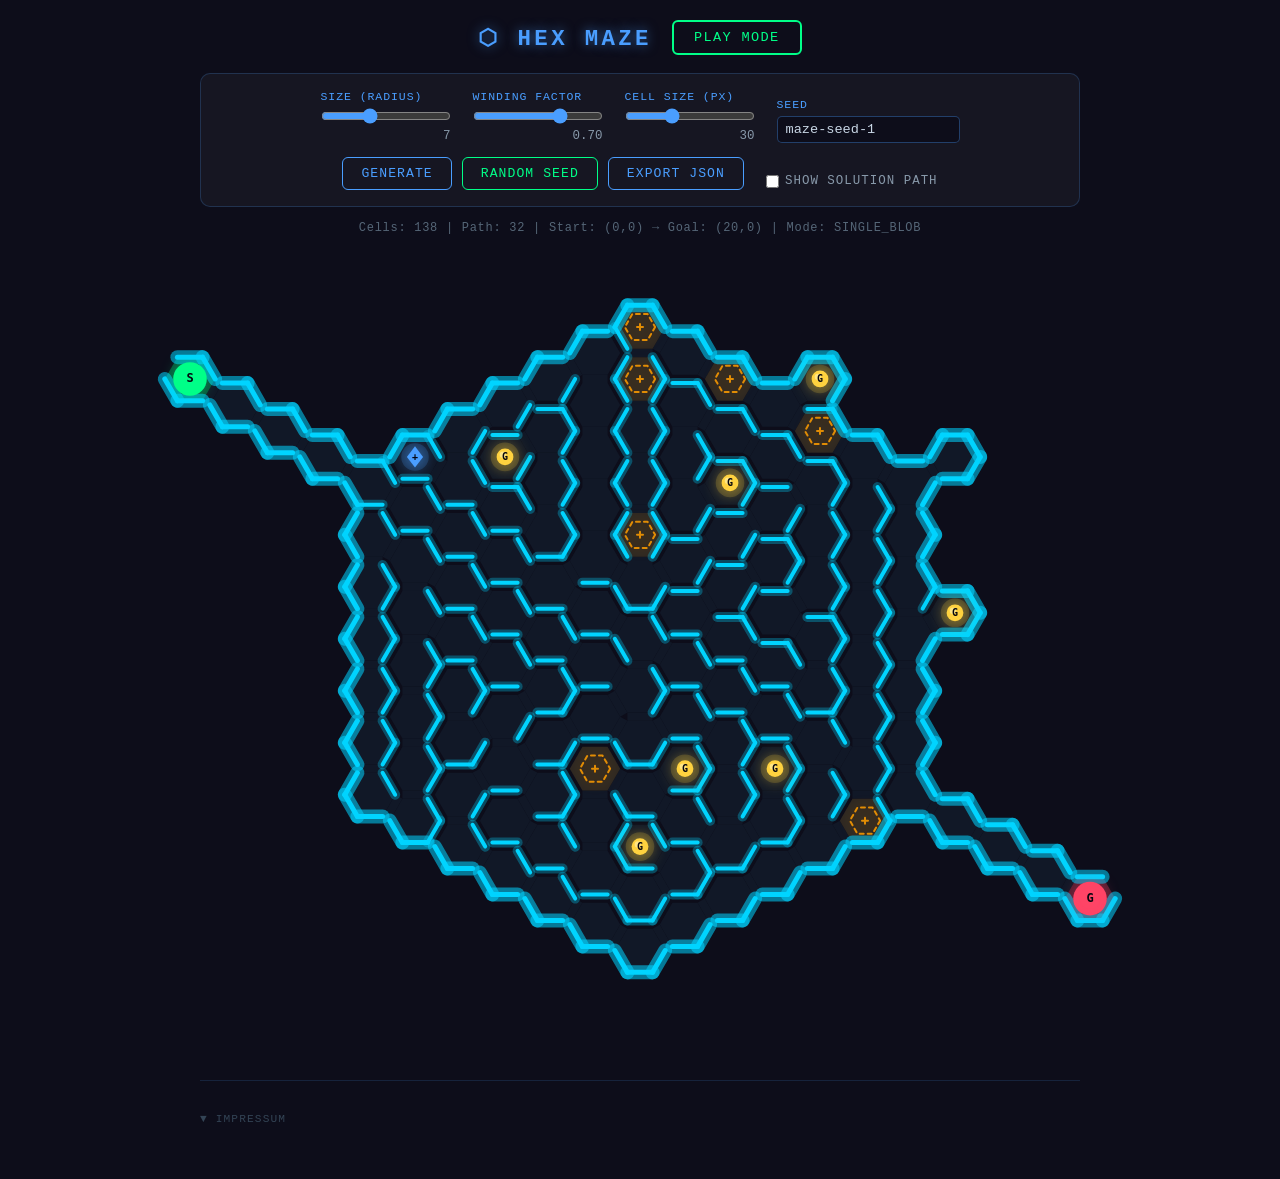
==== index.html @ 2d3d9966 "fix: wrap impressum event listener in DOMContentLoaded Wrap the 'impressum-toggle' click event liste" ====
<!DOCTYPE html>
<html lang="en">
<head>
  <meta charset="UTF-8">
  <meta name="viewport" content="width=device-width, initial-scale=1.0">
  <title>Hex Maze</title>
  <style>
    *, *::before, *::after { box-sizing: border-box; margin: 0; padding: 0; }

    body {
      background: #0d0d1a;
      color: #c8d6e5;
      font-family: 'Courier New', monospace;
      display: flex;
      flex-direction: column;
      align-items: center;
      min-height: 100vh;
      padding: 20px;
      overflow-x: hidden;
    }
    body.play-mode { padding: 10px; overflow: hidden; }

    /* ── Impressum ── */
    #impressum {
      width: 100%; max-width: 880px; margin-top: 48px;
      border-top: 1px solid rgba(74,158,255,0.15);
      padding-top: 28px; padding-bottom: 32px;
    }
    body.play-mode #impressum { display: none; }
    #impressum-toggle {
      background: none; border: none; color: #334455;
      font-family: inherit; font-size: 0.7rem; letter-spacing: 0.1em;
      text-transform: uppercase; cursor: pointer; padding: 0;
      transition: color 0.15s;
    }
    #impressum-toggle:hover { color: #4a9eff; box-shadow: none; background: none; }
    #impressum-body {
      display: none; margin-top: 20px;
      color: #556677; font-size: 0.72rem; line-height: 1.7;
    }
    #impressum-body.open { display: block; }
    #impressum-body h2 { font-size: 0.8rem; color: #4a9eff; letter-spacing: 0.12em; text-transform: uppercase; margin: 18px 0 6px; }
    #impressum-body h2:first-child { margin-top: 0; }
    #impressum-body p { margin-bottom: 8px; }
    #impressum-body a { color: #4a9eff; text-decoration: none; }
    #impressum-body a:hover { text-decoration: underline; }

    /* ── Header ── */
    #header {
      display: flex; align-items: center; gap: 20px;
      margin-bottom: 18px; flex-wrap: wrap; justify-content: center;
    }
    h1 { font-size: 1.4rem; letter-spacing: 0.15em; color: #4a9eff; text-shadow: 0 0 12px rgba(74,158,255,0.6); }

    /* ── Mode toggle button ── */
    #btn-mode {
      background: transparent; border: 2px solid #00ff88; color: #00ff88;
      border-radius: 6px; padding: 8px 20px; font-family: inherit; font-size: 0.85rem;
      letter-spacing: 0.1em; cursor: pointer; text-transform: uppercase;
      transition: background 0.15s, box-shadow 0.15s;
    }
    #btn-mode:hover { background: rgba(0,255,136,0.12); box-shadow: 0 0 14px rgba(0,255,136,0.4); }
    #btn-mode.active { background: rgba(0,255,136,0.18); box-shadow: 0 0 16px rgba(0,255,136,0.5); }

    /* ── Analysis controls ── */
    #controls {
      display: flex; flex-wrap: wrap; gap: 14px 22px; align-items: flex-end;
      justify-content: center; background: rgba(255,255,255,0.04);
      border: 1px solid rgba(74,158,255,0.2); border-radius: 10px;
      padding: 16px 22px; margin-bottom: 14px; max-width: 880px; width: 100%;
    }
    .control-group { display: flex; flex-direction: column; gap: 5px; min-width: 130px; }
    label { font-size: 0.72rem; letter-spacing: 0.08em; color: #4a9eff; text-transform: uppercase; }
    input[type="range"] { accent-color: #4a9eff; width: 100%; cursor: pointer; }
    input[type="text"] {
      background: #0d0d1a; border: 1px solid rgba(74,158,255,0.35); color: #c8d6e5;
      border-radius: 5px; padding: 5px 8px; font-family: inherit; font-size: 0.85rem; width: 100%;
    }
    .val-label { font-size: 0.78rem; color: #8899aa; text-align: right; }
    .btn-row { display: flex; gap: 10px; align-items: flex-end; }
    button {
      background: transparent; border: 1.5px solid #4a9eff; color: #4a9eff;
      border-radius: 6px; padding: 8px 18px; font-family: inherit; font-size: 0.82rem;
      letter-spacing: 0.08em; cursor: pointer; text-transform: uppercase;
      transition: background 0.15s, box-shadow 0.15s; white-space: nowrap;
    }
    button:hover { background: rgba(74,158,255,0.15); box-shadow: 0 0 12px rgba(74,158,255,0.35); }
    button.accent { border-color: #00ff88; color: #00ff88; }
    button.accent:hover { background: rgba(0,255,136,0.12); box-shadow: 0 0 12px rgba(0,255,136,0.35); }
    button.primary { border-color: #ffd23f; color: #ffd23f; font-size: 0.95rem; padding: 10px 28px; }
    button.primary:hover { background: rgba(255,210,63,0.12); box-shadow: 0 0 16px rgba(255,210,63,0.4); }
    #show-path-label, #assist-label {
      display: flex; align-items: center; gap: 6px;
      font-size: 0.78rem; color: #8899aa; cursor: pointer; padding-bottom: 2px;
    }
    #stats { font-size: 0.75rem; color: #556677; margin-bottom: 10px; letter-spacing: 0.06em; }

    /* ── Play mode bar ── */
    #play-bar {
      display: none; align-items: center; gap: 18px; margin-bottom: 12px;
      font-size: 0.78rem; color: #556677; letter-spacing: 0.06em;
    }
    #play-bar.visible { display: flex; flex-wrap: wrap; justify-content: center; }

    /* ── Canvas wrapper ── */
    #canvas-wrap { position: relative; display: inline-block; overflow: auto; max-width: 100%; }
    body.play-mode #canvas-wrap { overflow: hidden; width: 100%; }
    canvas { display: block; }

    /* ── HUD ── */
    #hud {
      display: none; position: absolute; top: 12px; left: 12px;
      background: rgba(6,6,15,0.82); border: 1px solid rgba(0,212,255,0.25);
      border-radius: 8px; padding: 10px 16px; pointer-events: none;
      font-size: 0.78rem; line-height: 1.85; letter-spacing: 0.06em;
    }
    #hud.visible { display: block; }
    .hud-row { display: flex; justify-content: space-between; gap: 18px; }
    .hud-label { color: #4a9eff; }
    .hud-value { color: #c8d6e5; font-weight: bold; }
    .hud-value.gold { color: #ffd23f; }

    @keyframes hud-flash {
      0%   { color: #ffd23f; text-shadow: 0 0 14px #ffd23f; transform: scale(1.35); }
      100% { color: #c8d6e5; text-shadow: none; transform: scale(1); }
    }
    .hud-flash { animation: hud-flash 0.65s ease-out; }

    /* ── Controls hint ── */
    #controls-hint {
      display: none; position: absolute; bottom: 12px; right: 12px;
      background: rgba(6,6,15,0.72); border: 1px solid rgba(74,158,255,0.15);
      border-radius: 6px; padding: 8px 12px; font-size: 0.66rem; color: #445566;
      line-height: 1.6; pointer-events: none;
    }
    #controls-hint.visible { display: block; }

    /* ── Shared overlay base ── */
    .game-overlay {
      display: none; position: absolute; inset: 0;
      background: rgba(6,6,15,0.92);
      backdrop-filter: blur(4px);
      flex-direction: column; align-items: center; justify-content: flex-start;
      gap: 0; padding: 10px 14px; z-index: 10; text-align: center;
      overflow: hidden;
    }
    .game-overlay.visible { display: flex; }

    /* Scrollable content region — grows to fill, scrolls if needed */
    .overlay-body {
      flex: 1 1 auto; min-height: 0;
      overflow-y: auto; -webkit-overflow-scrolling: touch;
      display: flex; flex-direction: column; align-items: center; gap: 7px;
      width: 100%; padding: 0 2px 6px;
    }
    .overlay-body::-webkit-scrollbar { width: 3px; }
    .overlay-body::-webkit-scrollbar-track { background: transparent; }
    .overlay-body::-webkit-scrollbar-thumb { background: rgba(74,158,255,0.25); border-radius: 2px; }

    /* Sticky action buttons — always visible below the scroll area */
    .game-overlay > button { flex-shrink: 0; margin-top: 8px; }
    .game-overlay > button + button { margin-top: 4px; }

    .overlay-title {
      flex-shrink: 0;
      font-size: 1.15rem; letter-spacing: 0.14em; text-transform: uppercase;
      color: #4a9eff; text-shadow: 0 0 16px rgba(74,158,255,0.6);
      padding: 4px 0 8px;
    }
    .overlay-section {
      background: rgba(255,255,255,0.04); border: 1px solid rgba(74,158,255,0.18);
      border-radius: 8px; padding: 7px 12px; max-width: 420px; width: 100%;
      font-size: 0.78rem; line-height: 1.55;
    }
    .overlay-kv { display: flex; justify-content: space-between; gap: 16px; }
    .overlay-kv .key   { color: #4a9eff; }
    .overlay-kv .value { color: #c8d6e5; font-weight: bold; }
    .overlay-kv .value.gold { color: #ffd23f; }
    .overlay-kv .value.green { color: #00ff88; }
    .overlay-kv .value.red   { color: #ff4466; }

    /* New mechanic banner */
    #pre-new-mechanic {
      border: 1px solid rgba(255,210,50,0.4); border-radius: 8px;
      padding: 7px 12px; max-width: 420px; width: 100%;
      background: rgba(255,210,50,0.06);
    }
    .new-tag {
      font-size: 0.60rem; letter-spacing: 0.15em; text-transform: uppercase;
      color: #ffd23f; border: 1px solid #ffd23f; border-radius: 3px;
      padding: 1px 5px; display: inline-block; margin-bottom: 4px;
    }
    #pre-mechanic-name { font-size: 0.88rem; color: #ffd23f; display: block; margin-bottom: 2px; }
    #pre-mechanic-desc { font-size: 0.74rem; color: #aabbcc; line-height: 1.45; }

    /* Peek options */
    .peek-options {
      display: flex; gap: 10px; align-items: flex-start; flex-wrap: wrap;
      justify-content: center; font-size: 0.78rem;
    }
    .peek-radio-group { display: flex; gap: 8px; flex-wrap: wrap; justify-content: center; }
    .peek-radio-group label {
      display: flex; align-items: center; gap: 5px;
      color: #8899aa; cursor: pointer; font-size: 0.78rem;
      text-transform: none; letter-spacing: 0;
    }
    .peek-radio-group input { accent-color: #ffd23f; cursor: pointer; }
    .peek-hint { font-size: 0.68rem; color: #445566; margin-top: 3px; }

    /* Active mechanics chip list */
    #pre-active-mechanics { font-size: 0.72rem; color: #556677; }
    #pre-mechanics-list   { color: #4a9eff; }

    /* Post-run score breakdown */
    .score-divider { border: none; border-top: 1px solid rgba(74,158,255,0.15); width: 100%; margin: 4px 0; }

    /* ── Phase timer (centred, large) ── */
    #phase-timer {
      display: none; position: absolute; top: 14px; left: 50%;
      transform: translateX(-50%);
      background: rgba(6,6,15,0.85); border: 1px solid rgba(0,212,255,0.30);
      border-radius: 10px; padding: 6px 22px; text-align: center;
      pointer-events: none; z-index: 5;
    }
    #phase-timer-label {
      font-size: 0.62rem; letter-spacing: 0.18em; color: #4a9eff; text-transform: uppercase;
    }
    #phase-timer-value {
      font-size: 2.2rem; font-weight: bold; color: #c8d6e5; letter-spacing: 0.05em;
      line-height: 1.1;
    }
    #phase-timer-value::after { content: 's'; font-size: 1rem; color: #556677; margin-left: 2px; }

    @keyframes timer-shake {
      0%,100% { transform: translateX(-50%); }
      20%     { transform: translateX(calc(-50% - 7px)) rotate(-1.5deg); }
      40%     { transform: translateX(calc(-50% + 7px)) rotate(1.5deg); }
      60%     { transform: translateX(calc(-50% - 5px)) rotate(-1deg); }
      80%     { transform: translateX(calc(-50% + 5px)) rotate(1deg); }
    }
    #phase-timer.timer-warning {
      border-color: rgba(255,68,102,0.55);
      animation: timer-shake 0.38s infinite;
    }
    #phase-timer.timer-warning #phase-timer-label,
    #phase-timer.timer-warning #phase-timer-value { color: #ff4466; }

    /* ── Build panel ── */
    #build-panel {
      display: none; position: absolute; z-index: 20;
      background: rgba(6,6,15,0.95); border: 1px solid rgba(136,68,255,0.50);
      border-radius: 8px; padding: 12px 16px; min-width: 160px;
      font-size: 0.78rem; text-align: center;
    }
    #build-panel-title { color: #8844ff; letter-spacing: 0.1em; text-transform: uppercase;
      font-size: 0.68rem; margin-bottom: 8px; }
    #build-currency-display { color: #ffd23f; margin-bottom: 10px; font-weight: bold; }
    #btn-place-blockade {
      border-color: #8844ff; color: #c8a0ff; width: 100%; margin-bottom: 6px;
    }
    #btn-place-blockade:disabled { opacity: 0.35; cursor: not-allowed; }
    #btn-close-build { border-color: #334455; color: #556677; width: 100%; font-size: 0.72rem; }

    /* ── Build rejected message ── */
    #build-message {
      position: absolute; bottom: 60px; left: 50%; transform: translateX(-50%);
      background: rgba(255,68,102,0.15); border: 1px solid rgba(255,68,102,0.40);
      border-radius: 6px; padding: 6px 16px; font-size: 0.76rem; color: #ff4466;
      pointer-events: none; opacity: 0; transition: opacity 0.3s; z-index: 15;
      white-space: nowrap;
    }

    /* ── Generosity factor selector ── */
    #pre-generosity-section { font-size: 0.80rem; }
    .gen-radio-group { display: flex; gap: 10px; justify-content: center; flex-wrap: wrap; }
    .gen-radio-group label {
      display: flex; align-items: center; gap: 5px;
      color: #8899aa; cursor: pointer; font-size: 0.80rem;
      text-transform: none; letter-spacing: 0;
    }
    .gen-radio-group input { accent-color: #8844ff; cursor: pointer; }

    /* ── Phase-B icon banner ── */
    #phase-icon-banner {
      position: absolute; top: 56px; left: 50%; transform: translateX(-50%);
      background: rgba(255,210,63,0.10); border: 1px solid rgba(255,210,63,0.45);
      border-radius: 10px; padding: 8px 18px; font-size: 0.82rem; color: #ffd23f;
      pointer-events: none; z-index: 6; letter-spacing: 0.05em; white-space: nowrap;
      display: flex; align-items: center; gap: 5px;
      opacity: 0; visibility: hidden; transition: opacity 0.35s, visibility 0.35s;
    }
    #phase-icon-banner.visible { opacity: 1; visibility: visible; }
    .banner-icon { display: inline-flex; align-items: center; vertical-align: middle; }
    .banner-icon svg { width: 18px; height: 18px; }

    /* ── HUD shake (insufficient funds) ── */
    @keyframes hud-shake {
      0%,100% { transform: scale(1); }
      15% { transform: translateX(-5px) scale(1.15); color: #ff4466; }
      30% { transform: translateX(5px)  scale(1.15); color: #ff4466; }
      50% { transform: translateX(-3px) scale(1.08); color: #ff4466; }
      70% { transform: translateX(3px)  scale(1.05); color: #ff6680; }
    }
    .hud-shake { animation: hud-shake 0.45s ease-out; }

    /* ── Build action hint ── */
    #build-hint {
      display: none; position: absolute; z-index: 8;
      pointer-events: none; text-align: center;
    }
    #build-hint.visible { display: block; }
    .build-hint-inner { animation: hint-bounce 0.75s ease-in-out infinite alternate; }
    .build-hint-label {
      background: rgba(136,68,255,0.88); border: 1px solid rgba(200,160,255,0.55);
      border-radius: 8px; padding: 5px 11px; font-size: 0.76rem;
      color: #c8a0ff; letter-spacing: 0.08em; white-space: nowrap;
    }
    .build-hint-arrow { font-size: 1.1rem; color: #c8a0ff; line-height: 1.2; }
    @keyframes hint-bounce {
      from { transform: translateY(0px); }
      to   { transform: translateY(-7px); }
    }
  </style>
</head>
<body>
  <div id="header">
    <h1>⬡ HEX MAZE</h1>
    <button id="btn-mode">Play Mode</button>
  </div>

  <!-- Analysis Mode controls -->
  <div id="controls">
    <div class="control-group">
      <label>Size (radius)</label>
      <input type="range" id="radius" min="3" max="14" value="7" step="1">
      <span class="val-label" id="radius-val">7</span>
    </div>
    <div class="control-group">
      <label>Winding Factor</label>
      <input type="range" id="winding" min="0" max="1" value="0.7" step="0.05">
      <span class="val-label" id="winding-val">0.70</span>
    </div>
    <div class="control-group">
      <label>Cell Size (px)</label>
      <input type="range" id="cellsize" min="16" max="56" value="30" step="2">
      <span class="val-label" id="cellsize-val">30</span>
    </div>
    <div class="control-group" style="min-width:160px">
      <label>Seed</label>
      <input type="text" id="seed" value="maze-seed-1" placeholder="any string">
    </div>
    <div class="btn-row">
      <button id="btn-generate">Generate</button>
      <button id="btn-random" class="accent">Random Seed</button>
      <button id="btn-export">Export JSON</button>
    </div>
    <label id="show-path-label">
      <input type="checkbox" id="show-path"> Show Solution Path
    </label>
  </div>

  <!-- Play Mode bar -->
  <div id="play-bar">
    <label id="assist-label">
      <input type="checkbox" id="show-assist" checked> Movement Assist
    </label>
    <span style="color:#334455">Q W E / A S D or Arrows to move · Click/tap to steer</span>
  </div>

  <div id="stats"></div>

  <div id="canvas-wrap">
    <canvas id="maze-canvas"></canvas>

    <!-- HUD overlay -->
    <div id="hud">
      <div class="hud-row">
        <span class="hud-label">LEVEL</span>
        <span class="hud-value" id="hud-level">1</span>
      </div>
      <div class="hud-row">
        <span class="hud-label">DIFFICULTY</span>
        <span class="hud-value gold" id="hud-difficulty">—</span>
      </div>
      <div class="hud-row">
        <span class="hud-label">SIGHT</span>
        <span class="hud-value" id="hud-sight">∞</span>
      </div>
      <div class="hud-row" id="hud-phase-row" style="display:none">
        <span class="hud-label">PHASE</span>
        <span class="hud-value" id="hud-phase">—</span>
      </div>
      <div class="hud-row" id="hud-currency-row" style="display:none">
        <span class="hud-label">GOLD ⬡</span>
        <span class="hud-value gold" id="hud-currency">0</span>
      </div>
      <div class="hud-row" id="hud-peek-row" style="display:none">
        <span class="hud-label">PEEK</span>
        <span class="hud-value gold" id="hud-peek">—</span>
      </div>
      <div class="hud-row">
        <span class="hud-label">SCORE</span>
        <span class="hud-value gold" id="hud-total-score">0</span>
      </div>
    </div>

    <!-- Controls hint -->
    <div id="controls-hint">
      Q&nbsp;W&nbsp;E<br>
      A&nbsp;S&nbsp;D<br>
      or Arrows
    </div>

    <!-- Central phase timer -->
    <div id="phase-timer">
      <div id="phase-timer-label">SETUP</div>
      <div id="phase-timer-value">0.0</div>
    </div>

    <!-- Build panel (floats near clicked cell) -->
    <div id="build-panel">
      <div id="build-panel-title">Build Spot</div>
      <div id="build-currency-display">Currency: 0</div>
      <button id="btn-place-blockade">Blockade (cost: 1)</button>
      <button id="btn-close-build">Cancel</button>
    </div>

    <!-- Placement-rejected message -->
    <div id="build-message"></div>

    <!-- Phase-B icon banner -->
    <div id="phase-icon-banner"></div>

    <!-- Tap-and-Hold build hint (contextual tutorial) -->
    <div id="build-hint">
      <div class="build-hint-inner">
        <div class="build-hint-label">Tap &amp; Hold to Build!</div>
        <div class="build-hint-arrow">↓</div>
      </div>
    </div>

    <!-- ── Pre-Run Overlay ─────────────────────────────────────────────────── -->
    <div id="pre-run-overlay" class="game-overlay">
      <div class="overlay-title">Level <span id="pre-level-num">1</span></div>

      <!-- Scrollable body — everything except the CTA button -->
      <div class="overlay-body">

        <!-- New mechanic banner (hidden when no new mechanic) -->
        <div id="pre-new-mechanic">
          <span class="new-tag">New Mechanic</span>
          <span id="pre-mechanic-name"></span>
          <span id="pre-mechanic-desc"></span>
        </div>

        <!-- Phase explanation (level 4+) -->
        <div id="pre-phases-section" class="overlay-section" style="display:none">
          <div style="color:#4a9eff; font-size:0.72rem; letter-spacing:0.12em; text-transform:uppercase; margin-bottom:5px">Spielphasen</div>
          <div style="font-size:0.76rem; line-height:1.6; text-align:left;">
            <span style="color:#4a9eff; font-weight:bold">A — Erkunden:</span>
            <span style="color:#8899aa"> Finde das Ziel ⬡. Sammle Gold-Münzen (</span><span style="color:#ffd23f">G</span><span style="color:#8899aa">) ein.</span><br>
            <span style="color:#ffd23f; font-weight:bold">B — Bauen:</span>
            <span style="color:#8899aa"> Am Ziel angekommen: baue Hindernisse mit Gold.</span><br>
            <span style="color:#ff4466; font-weight:bold">C — Angriff:</span>
            <span style="color:#8899aa"> Der Nemesis rennt! Blockiere seinen Weg.</span>
          </div>
        </div>

        <!-- Active mechanics -->
        <div id="pre-active-mechanics" class="overlay-section" style="display:none; text-align:center">
          Active: <span id="pre-mechanics-list"></span>
        </div>

        <!-- Stats -->
        <div class="overlay-section">
          <div class="overlay-kv">
            <span class="key">Difficulty Score</span>
            <span class="value gold" id="pre-difficulty">—</span>
          </div>
          <div class="overlay-kv">
            <span class="key">Sight Range</span>
            <span class="value" id="pre-sight-range">Full</span>
          </div>
        </div>

        <!-- Peek options -->
        <div class="overlay-section">
          <div style="color:#4a9eff; font-size:0.72rem; letter-spacing:0.1em; text-transform:uppercase; margin-bottom:6px">
            Peek Duration
          </div>
          <div class="peek-options">
            <div>
              <div class="peek-radio-group">
                <label><input type="radio" name="peek-duration" value="2" checked> 2 s&nbsp;<small style="color:#556677">(1.0×)</small></label>
                <label><input type="radio" name="peek-duration" value="1"> 1 s&nbsp;<small style="color:#ffd23f">(1.5×)</small></label>
                <label><input type="radio" name="peek-duration" value="0"> 0 s&nbsp;<small style="color:#ff4466">(2.0×)</small></label>
              </div>
              <div class="peek-hint">Shorter peek = higher score multiplier</div>
            </div>
            <label style="display:flex; align-items:center; gap:6px; color:#8899aa; cursor:pointer; font-size:0.78rem">
              <input type="checkbox" id="peek-hide-path" style="accent-color:#ffd23f; cursor:pointer">
              Hide path&nbsp;<small style="color:#ffd23f">(+20)</small>
            </label>
          </div>
        </div>

        <!-- Generosity factor (level 4+ only) -->
        <div id="pre-generosity-section" class="overlay-section" style="display:none">
          <div style="color:#8844ff; font-size:0.72rem; letter-spacing:0.1em; text-transform:uppercase; margin-bottom:6px">
            Setup Timer Generosity
          </div>
          <div class="gen-radio-group">
            <label><input type="radio" name="generosity" value="4" checked> 4× &nbsp;<small style="color:#556677">(Easy, 1.0×)</small></label>
            <label><input type="radio" name="generosity" value="2"> 2× &nbsp;<small style="color:#ffd23f">(Hard, 1.5×)</small></label>
            <label><input type="radio" name="generosity" value="1"> 1× &nbsp;<small style="color:#ff4466">(Brutal, 2.5×)</small></label>
          </div>
          <div class="peek-hint">Less time = higher score multiplier</div>
        </div>

      </div><!-- /.overlay-body -->

      <!-- Sticky CTA — always visible -->
      <button class="primary" id="btn-start-run">Start Run</button>
    </div>

    <!-- ── Post-Run Overlay ────────────────────────────────────────────────── -->
    <div id="post-run-overlay" class="game-overlay">
      <div class="overlay-title" id="post-run-title" style="color:#00ff88; text-shadow:0 0 16px rgba(0,255,136,0.6)">
        Level Complete
      </div>

      <!-- Scrollable body -->
      <div class="overlay-body">
        <!-- Dynamic score rows -->
        <div class="overlay-section">
          <div id="post-score-rows"></div>
        </div>

        <div class="overlay-section">
          <div class="overlay-kv">
            <span class="key">Total Score</span>
            <span class="value gold" id="post-total-score">0</span>
          </div>
        </div>
      </div><!-- /.overlay-body -->

      <!-- Sticky CTAs — always visible -->
      <button class="primary accent" id="btn-next-level">Next Level →</button>
      <button class="primary" id="btn-retry" style="display:none; border-color:#ff4466; color:#ff4466">↺ Retry Level</button>
    </div>
  </div>

  <script src="hex-math.js"></script>
  <script src="random.js"></script>
  <script src="hex-cell.js"></script>
  <script src="hex-grid-generator.js"></script>
  <script src="hex-renderer.js"></script>
  <script src="player.js"></script>
  <script src="nemesis.js"></script>
  <script src="game-loop.js"></script>
  <script>
    // ── State ──────────────────────────────────────────────────────────────────
    const canvas = document.getElementById('maze-canvas');
    let analysisGrid     = null;
    let analysisRenderer = null;
    let gameLoop         = null;
    let currentMode      = 'analysis';

    // ── Analysis Mode ──────────────────────────────────────────────────────────
    function getAnalysisParams() {
      return {
        radius:        parseInt(document.getElementById('radius').value, 10),
        windingFactor: parseFloat(document.getElementById('winding').value),
        seed:          document.getElementById('seed').value || 'maze',
        cellSize:      parseInt(document.getElementById('cellsize').value, 10),
        showPath:      document.getElementById('show-path').checked,
      };
    }

    function generateAnalysis() {
      const p   = getAnalysisParams();
      const gen = new HexGridGenerator({
        radius: p.radius, windingFactor: p.windingFactor, seed: p.seed,
        offsetQ: 0, topologyMode: 'SINGLE_BLOB',
      });
      analysisGrid = gen.generate();

      // Analysis renderer: fog disabled so everything is fully visible
      analysisRenderer = new HexRenderer(canvas, {
        cellSize: p.cellSize, showPath: p.showPath, fogMode: false,
      });
      const path = analysisGrid.findPath(analysisGrid.startCell.key, analysisGrid.goalCell.key);
      analysisRenderer.setPath(path);
      analysisRenderer.render(analysisGrid);

      const s = analysisGrid.startCell, g = analysisGrid.goalCell;
      document.getElementById('stats').textContent =
        `Cells: ${analysisGrid.cells.size}  |  Path: ${path.length}  |  ` +
        `Start: (${s.q},${s.r})  →  Goal: (${g.q},${g.r})  |  ` +
        `Mode: ${analysisGrid.topologyMode}`;
    }

    // ── Mode switching ─────────────────────────────────────────────────────────
    function enterPlayMode() {
      currentMode = 'play';
      document.body.classList.add('play-mode');
      document.getElementById('btn-mode').textContent = 'Analysis Mode';
      document.getElementById('btn-mode').classList.add('active');
      document.getElementById('controls').style.display = 'none';
      document.getElementById('stats').style.display    = 'none';
      document.getElementById('play-bar').classList.add('visible');
      document.getElementById('hud').classList.add('visible');
      document.getElementById('controls-hint').classList.add('visible');

      gameLoop = new GameLoop(canvas);
      gameLoop.setShowMovementAssist(document.getElementById('show-assist').checked);
      gameLoop.start();
    }

    function enterAnalysisMode() {
      currentMode = 'analysis';
      document.body.classList.remove('play-mode');
      document.getElementById('btn-mode').textContent = 'Play Mode';
      document.getElementById('btn-mode').classList.remove('active');
      document.getElementById('controls').style.display = '';
      document.getElementById('stats').style.display    = '';
      document.getElementById('play-bar').classList.remove('visible');
      document.getElementById('hud').classList.remove('visible');
      document.getElementById('controls-hint').classList.remove('visible');

      // Hide any lingering overlays
      document.getElementById('pre-run-overlay').style.display  = 'none';
      document.getElementById('post-run-overlay').style.display = 'none';
      document.getElementById('build-panel').style.display      = 'none';
      document.getElementById('phase-timer').style.display      = 'none';

      if (gameLoop) { gameLoop.stop(); gameLoop = null; }
      generateAnalysis();
    }

    // ── Event wiring ───────────────────────────────────────────────────────────
    document.getElementById('btn-mode').addEventListener('click', () => {
      if (currentMode === 'analysis') enterPlayMode(); else enterAnalysisMode();
    });

    ['radius','winding','cellsize'].forEach(id => {
      const el  = document.getElementById(id);
      const lbl = document.getElementById(id + '-val');
      el.addEventListener('input', () => {
        lbl.textContent = id === 'winding' ? parseFloat(el.value).toFixed(2) : el.value;
      });
    });

    document.getElementById('btn-generate').addEventListener('click', generateAnalysis);
    document.getElementById('btn-random').addEventListener('click', () => {
      document.getElementById('seed').value = Math.random().toString(36).slice(2, 10);
      generateAnalysis();
    });
    document.getElementById('show-path').addEventListener('change', () => {
      if (!analysisGrid || !analysisRenderer) return;
      analysisRenderer.showPath = document.getElementById('show-path').checked;
      analysisRenderer.render(analysisGrid);
    });
    document.getElementById('btn-export').addEventListener('click', () => {
      if (!analysisGrid) return;
      const data = JSON.stringify(analysisGrid.toJSON(), null, 2);
      const blob = new Blob([data], { type: 'application/json' });
      const a    = Object.assign(document.createElement('a'), {
        href: URL.createObjectURL(blob),
        download: `maze-${analysisGrid.seed}-r${analysisGrid.radius}.json`,
      });
      a.click(); URL.revokeObjectURL(a.href);
    });
    document.getElementById('show-assist').addEventListener('change', e => {
      if (gameLoop) gameLoop.setShowMovementAssist(e.target.checked);
    });

    // ── Boot ───────────────────────────────────────────────────────────────────
    generateAnalysis();

    document.addEventListener('DOMContentLoaded', () => {
      document.getElementById('impressum-toggle').addEventListener('click', () => {
        const body = document.getElementById('impressum-body');
        const open = body.classList.toggle('open');
        document.getElementById('impressum-toggle').textContent = open ? '▲ Impressum' : '▼ Impressum';
      });
    });
  </script>

  <footer id="impressum">
    <button id="impressum-toggle">▼ Impressum</button>
    <div id="impressum-body">

      <h2>Angaben gemäß § 5 TMG</h2>
      <p>
        Till Albert<br>
        Marienkirchhof 6<br>
        24937 Flensburg<br>
        Deutschland
      </p>

      <h2>Kontakt</h2>
      <p>E-Mail: <a href="mailto:mail@tillalbert.de">mail@tillalbert.de</a></p>

      <h2>Hinweis zur Streitschlichtung</h2>
      <p>
        Die Europäische Kommission stellt eine Plattform zur Online-Streitbeilegung (OS) bereit:
        <a href="https://ec.europa.eu/consumers/odr" target="_blank" rel="noopener noreferrer">https://ec.europa.eu/consumers/odr</a>.<br>
        Zur Teilnahme an einem Streitbeilegungsverfahren vor einer Verbraucherschlichtungsstelle sind wir nicht verpflichtet und nicht bereit.
      </p>

      <h2>Schutz vor automatisierten Abmahnungen und Rechtsmissbrauch</h2>
      <p>
        <strong>Bitte vor jeder rechtlichen Kontaktaufnahme lesen:</strong> Sollten Sie der Auffassung sein, dass Inhalte dieser Website Rechte Dritter oder gesetzliche Vorschriften verletzen, bitten wir ausdrücklich darum, uns <em>vor</em> Einleitung rechtlicher Schritte per E-Mail zu kontaktieren. Eine Abmahnung ohne vorherige Kontaktaufnahme gilt als rechtsmissbräuchlich im Sinne des § 8c Abs. 2 Nr. 5 UWG und löst keinen Kostenerstattungsanspruch aus.
      </p>
      <p>
        Wir behalten uns vor, im Falle einer ohne vorherige Kontaktaufnahme versandten Abmahnung Gegenklage wegen Rechtsmissbrauchs (§ 8c UWG) sowie Schadensersatzansprüche geltend zu machen. Kosten einer ohne vorherigen Kontakt eingeschalteten Rechtsvertretung werden gemäß § 8c Abs. 1 UWG nicht anerkannt.
      </p>
      <p>
        <strong>Verbot der Nutzung von Kontaktdaten zu Werbezwecken:</strong> Die Nutzung der im Impressum veröffentlichten Kontaktdaten durch Dritte zur Übersendung nicht ausdrücklich angeforderter Werbung oder Informationsmaterialien wird hiermit ausdrücklich widersprochen. Im Falle unverlangt zugesandter Werbeinformationen, insbesondere durch Spam-E-Mails, behalten wir uns rechtliche Schritte vor.
      </p>
      <p>
        <strong>Urheberrecht:</strong> Diese Website ist ein privates, nicht-kommerzielles Freizeitprojekt. Alle eigenen Inhalte sind urheberrechtlich geschützt. Verwendungen von Inhalten bedürfen der schriftlichen Zustimmung des Betreibers.
      </p>

    </div>
  </footer>
</body>
</html>
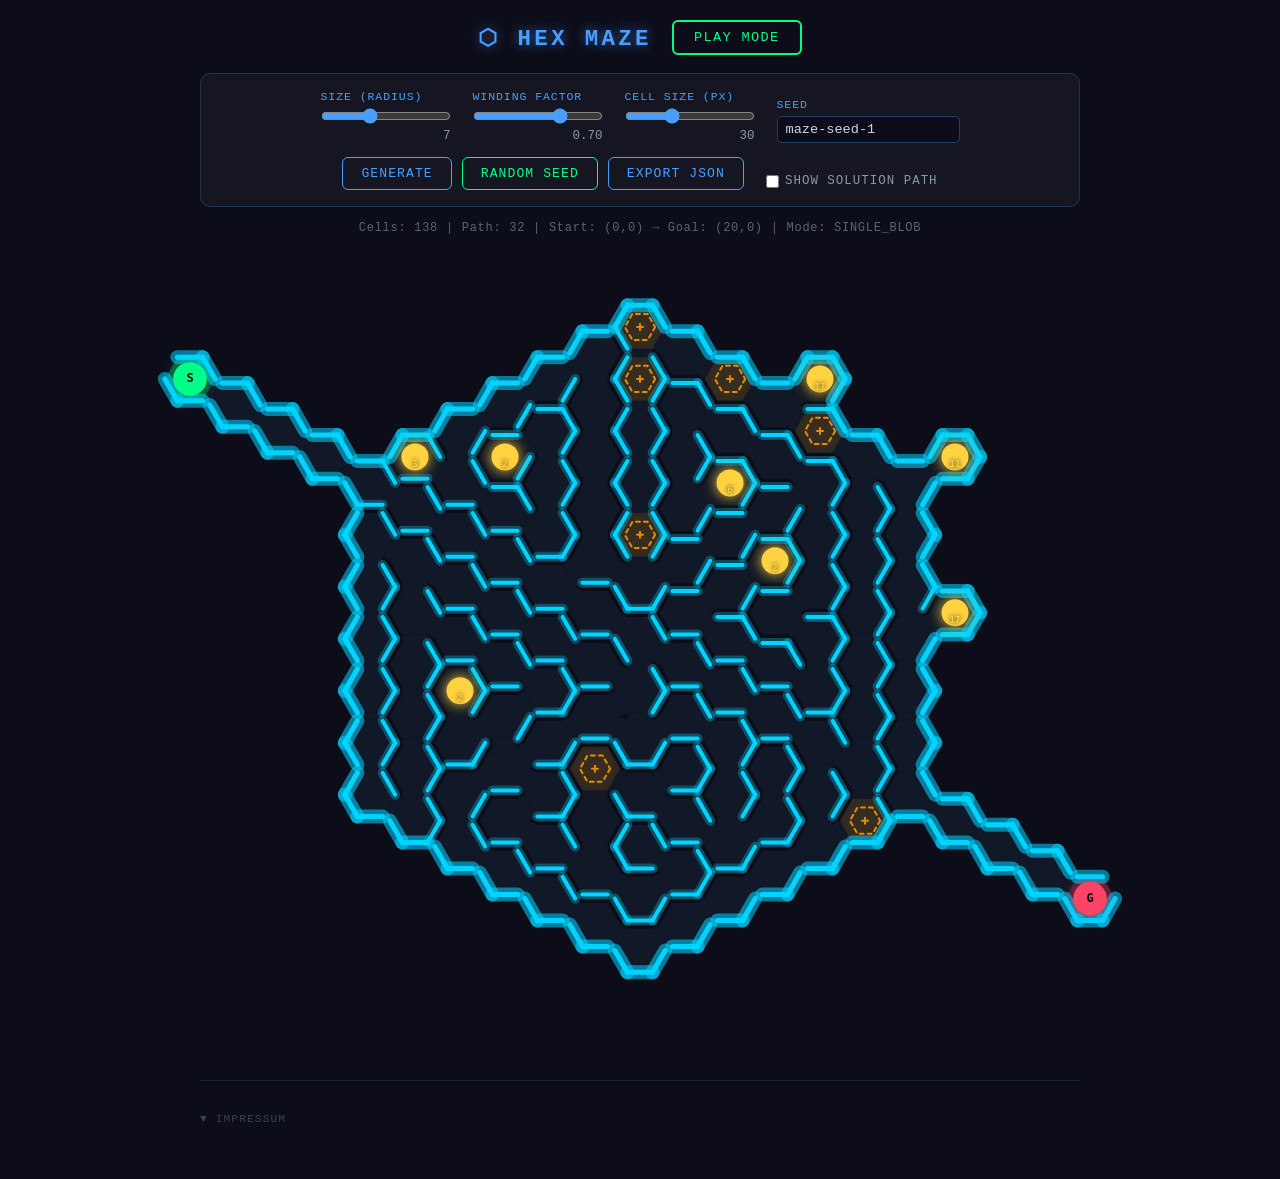
==== commit c142f9df: "feat: implement artifact collection and laboratory equip effects - Add expedition context (`isFinalL" ====
--- a/index.html
+++ b/index.html
@@ -157,9 +157,9 @@
     .overlay-body::-webkit-scrollbar-track { background: transparent; }
     .overlay-body::-webkit-scrollbar-thumb { background: rgba(74,158,255,0.25); border-radius: 2px; }
 
-    /* Sticky action buttons — always visible below the scroll area */
-    .game-overlay > button { flex-shrink: 0; margin-top: 8px; }
-    .game-overlay > button + button { margin-top: 4px; }
+    /* Action buttons — always visible above the scroll area */
+    .game-overlay > button { flex-shrink: 0; margin-top: 8px; margin-bottom: 8px; }
+    .game-overlay > button + button { margin-top: 0; margin-bottom: 4px; }
 
     .overlay-title {
       flex-shrink: 0;
@@ -302,6 +302,35 @@
       70% { transform: translateX(3px)  scale(1.05); color: #ff6680; }
     }
     .hud-shake { animation: hud-shake 0.45s ease-out; }
+
+    /* ── Abort Expedition button ── */
+    .btn-abort {
+      background: transparent; border: 1.5px solid rgba(255,136,68,0.45);
+      color: rgba(255,136,68,0.65); border-radius: 6px;
+      padding: 8px 18px; font-family: inherit; font-size: 0.80rem;
+      letter-spacing: 0.08em; cursor: pointer; text-transform: uppercase;
+      transition: background 0.15s, color 0.15s, border-color 0.15s;
+      white-space: nowrap;
+    }
+    .btn-abort:hover {
+      background: rgba(255,136,68,0.12); color: #ff8844;
+      border-color: #ff8844;
+    }
+
+    /* ── Lore / narrative flavor text ── */
+    .lore-text {
+      font-family: 'Georgia', 'Times New Roman', serif;
+      font-style: italic;
+      color: #b89972;
+      font-size: 0.80rem;
+      line-height: 1.75;
+      padding: 10px 14px 10px 16px;
+      border-left: 2px solid rgba(184,153,114,0.38);
+      background: rgba(184,153,114,0.055);
+      border-radius: 0 6px 6px 0;
+      max-width: 420px;
+      width: 100%;
+    }
 
     /* ── Build action hint ── */
     #build-hint {
@@ -441,10 +470,17 @@
 
     <!-- ── Pre-Run Overlay ─────────────────────────────────────────────────── -->
     <div id="pre-run-overlay" class="game-overlay">
-      <div class="overlay-title">Level <span id="pre-level-num">1</span></div>
-
-      <!-- Scrollable body — everything except the CTA button -->
+      <div class="overlay-title" id="pre-run-title">Level <span id="pre-level-num">1</span></div>
+
+      <!-- CTA — always visible at the top -->
+      <button class="primary" id="btn-start-run">Start Run</button>
+      <button class="btn-abort" id="btn-abort-pre" style="display:none">✕ Abort Expedition</button>
+
+      <!-- Scrollable body -->
       <div class="overlay-body">
+
+        <!-- Narrative lore (level 1 intro, expedition journal entries) -->
+        <div id="pre-run-lore" class="lore-text" style="display:none"></div>
 
         <!-- New mechanic banner (hidden when no new mechanic) -->
         <div id="pre-new-mechanic">
@@ -473,6 +509,10 @@
 
         <!-- Stats -->
         <div class="overlay-section">
+          <div class="overlay-kv" id="exp-progress-row" style="display:none">
+            <span class="key">Remaining</span>
+            <span class="value green" id="exp-progress-val">—</span>
+          </div>
           <div class="overlay-kv">
             <span class="key">Difficulty Score</span>
             <span class="value gold" id="pre-difficulty">—</span>
@@ -518,9 +558,6 @@
         </div>
 
       </div><!-- /.overlay-body -->
-
-      <!-- Sticky CTA — always visible -->
-      <button class="primary" id="btn-start-run">Start Run</button>
     </div>
 
     <!-- ── Post-Run Overlay ────────────────────────────────────────────────── -->
@@ -528,6 +565,11 @@
       <div class="overlay-title" id="post-run-title" style="color:#00ff88; text-shadow:0 0 16px rgba(0,255,136,0.6)">
         Level Complete
       </div>
+
+      <!-- CTAs — always visible at the top -->
+      <button class="primary accent" id="btn-next-level">Next Level →</button>
+      <button class="primary" id="btn-retry" style="display:none; border-color:#ff4466; color:#ff4466">↺ Retry Level</button>
+      <button class="btn-abort" id="btn-abort-post" style="display:none">✕ Abort Expedition</button>
 
       <!-- Scrollable body -->
       <div class="overlay-body">
@@ -538,25 +580,27 @@
 
         <div class="overlay-section">
           <div class="overlay-kv">
-            <span class="key">Total Score</span>
+            <span class="key" id="post-score-label">Total Score</span>
             <span class="value gold" id="post-total-score">0</span>
           </div>
         </div>
+
+        <!-- Narrative lore (level 3 victory) -->
+        <div id="post-run-lore" class="lore-text" style="display:none"></div>
       </div><!-- /.overlay-body -->
-
-      <!-- Sticky CTAs — always visible -->
-      <button class="primary accent" id="btn-next-level">Next Level →</button>
-      <button class="primary" id="btn-retry" style="display:none; border-color:#ff4466; color:#ff4466">↺ Retry Level</button>
     </div>
   </div>
 
   <script src="hex-math.js"></script>
   <script src="random.js"></script>
   <script src="hex-cell.js"></script>
+  <script src="artifact-registry.js"></script>
   <script src="hex-grid-generator.js"></script>
   <script src="hex-renderer.js"></script>
   <script src="player.js"></script>
   <script src="nemesis.js"></script>
+  <script src="expedition-maps.js"></script>
+  <script src="panoptikum.js"></script>
   <script src="game-loop.js"></script>
   <script>
     // ── State ──────────────────────────────────────────────────────────────────
@@ -565,6 +609,29 @@
     let analysisRenderer = null;
     let gameLoop         = null;
     let currentMode      = 'analysis';
+
+    const expeditionMaps = new ExpeditionMaps();
+    const panoptikum     = new PanoptikumHub(expeditionMaps);
+
+    // ── Expedition flow helpers ────────────────────────────────────────────────
+    function startExpeditionFlow(zone) {
+      panoptikum.enterPlayMode();
+      enterPlayMode({
+        expedition: zone,
+        onComplete: score => {
+          enterAnalysisMode();
+          expeditionMaps.onExpeditionComplete(zone.id, score);
+          panoptikum.syncScore();
+          panoptikum.showViewB(startExpeditionFlow);
+        },
+        onAbort: penaltyScore => {
+          enterAnalysisMode();
+          expeditionMaps.onExpeditionAborted(zone.id, penaltyScore);
+          panoptikum.syncScore();
+          panoptikum.showViewB(startExpeditionFlow);
+        },
+      });
+    }
 
     // ── Analysis Mode ──────────────────────────────────────────────────────────
     function getAnalysisParams() {
@@ -601,7 +668,7 @@
     }
 
     // ── Mode switching ─────────────────────────────────────────────────────────
-    function enterPlayMode() {
+    function enterPlayMode(config = {}) {
       currentMode = 'play';
       document.body.classList.add('play-mode');
       document.getElementById('btn-mode').textContent = 'Analysis Mode';
@@ -614,7 +681,14 @@
 
       gameLoop = new GameLoop(canvas);
       gameLoop.setShowMovementAssist(document.getElementById('show-assist').checked);
-      gameLoop.start();
+
+      if (config.tutorial) {
+        gameLoop.startTutorial(config.onComplete);
+      } else if (config.expedition) {
+        gameLoop.startExpedition(config.expedition, config.onComplete, config.onAbort);
+      } else {
+        gameLoop.start();
+      }
     }
 
     function enterAnalysisMode() {
@@ -640,7 +714,29 @@
 
     // ── Event wiring ───────────────────────────────────────────────────────────
     document.getElementById('btn-mode').addEventListener('click', () => {
-      if (currentMode === 'analysis') enterPlayMode(); else enterAnalysisMode();
+      if (currentMode === 'analysis') {
+        const tutorialDone    = !!localStorage.getItem('hexmaze_tutorial_done');
+        const panoptikumShown = !!localStorage.getItem('hexmaze_panoptikum_restored');
+        if (!tutorialDone) {
+          // First time: run tutorial, then show dirty panoptikum transition
+          enterPlayMode({
+            tutorial: true,
+            onComplete: () => {
+              localStorage.setItem('hexmaze_tutorial_done', '1');
+              enterAnalysisMode();
+              panoptikum.showTransition(() => panoptikum.showHub(startExpeditionFlow));
+            },
+          });
+        } else if (!panoptikumShown) {
+          // Tutorial done but transition not yet claimed (e.g. page reload mid-transition)
+          panoptikum.showTransition(() => panoptikum.showHub(startExpeditionFlow));
+        } else {
+          // Fully set up: go straight to hub
+          panoptikum.showHub(startExpeditionFlow);
+        }
+      } else {
+        enterAnalysisMode();
+      }
     });
 
     ['radius','winding','cellsize'].forEach(id => {
@@ -676,6 +772,7 @@
     });
 
     // ── Boot ───────────────────────────────────────────────────────────────────
+    preloadGameSprites();
     generateAnalysis();
 
     document.addEventListener('DOMContentLoaded', () => {
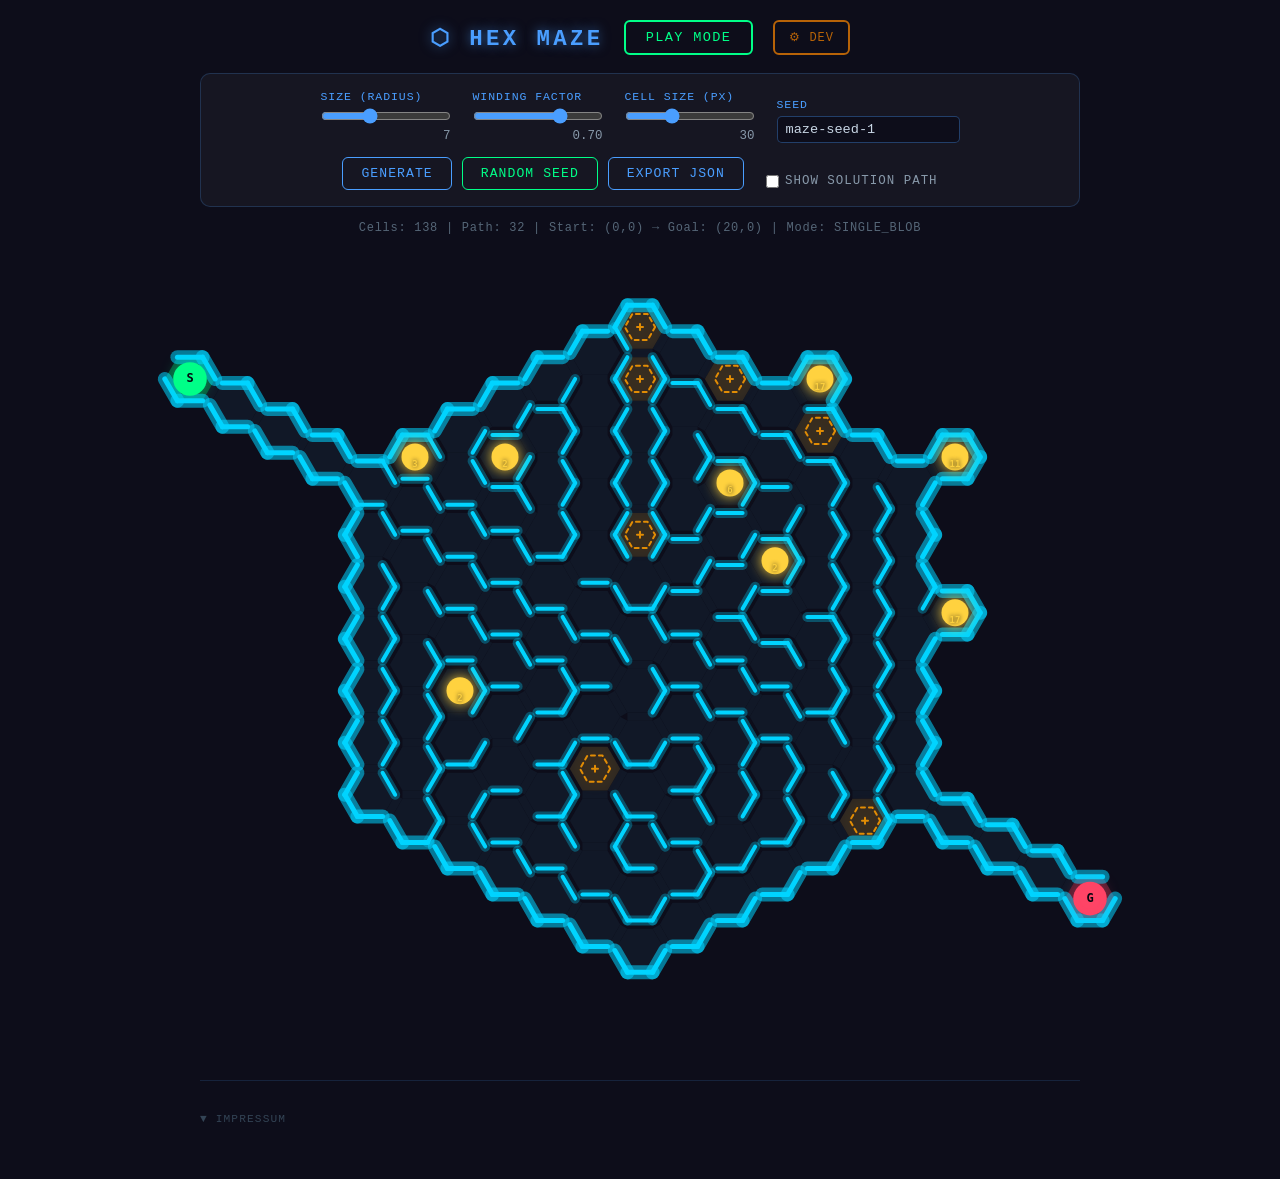
==== commit 006390d9: "feat: enhance artifact mechanics with exhibit GPM and discoveries Add new systems to the artifact re" ====
--- a/index.html
+++ b/index.html
@@ -61,6 +61,14 @@
     }
     #btn-mode:hover { background: rgba(0,255,136,0.12); box-shadow: 0 0 14px rgba(0,255,136,0.4); }
     #btn-mode.active { background: rgba(0,255,136,0.18); box-shadow: 0 0 16px rgba(0,255,136,0.5); }
+
+    #btn-dev-mode {
+      background: transparent; border: 2px solid #ff8800; color: #ff8800;
+      border-radius: 6px; padding: 8px 14px; font-family: inherit; font-size: 0.75rem;
+      letter-spacing: 0.08em; cursor: pointer; text-transform: uppercase;
+      transition: background 0.15s, box-shadow 0.15s; opacity: 0.7;
+    }
+    #btn-dev-mode:hover { background: rgba(255,136,0,0.12); box-shadow: 0 0 12px rgba(255,136,0,0.5); opacity: 1; }
 
     /* ── Analysis controls ── */
     #controls {
@@ -350,11 +358,13 @@
       to   { transform: translateY(-7px); }
     }
   </style>
+  <link rel="stylesheet" href="panoptikum.css">
 </head>
 <body>
   <div id="header">
     <h1>⬡ HEX MAZE</h1>
     <button id="btn-mode">Play Mode</button>
+    <button id="btn-dev-mode" title="Dev Mode: skip tutorial, max resources, unlock all">⚙ Dev</button>
   </div>
 
   <!-- Analysis Mode controls -->
@@ -420,15 +430,15 @@
         <span class="hud-value" id="hud-phase">—</span>
       </div>
       <div class="hud-row" id="hud-currency-row" style="display:none">
-        <span class="hud-label">GOLD ⬡</span>
-        <span class="hud-value gold" id="hud-currency">0</span>
+        <span class="hud-label" id="hud-currency-label">MATL</span>
+        <span class="hud-value" id="hud-currency">0</span>
       </div>
       <div class="hud-row" id="hud-peek-row" style="display:none">
         <span class="hud-label">PEEK</span>
         <span class="hud-value gold" id="hud-peek">—</span>
       </div>
       <div class="hud-row">
-        <span class="hud-label">SCORE</span>
+        <span class="hud-label">XP</span>
         <span class="hud-value gold" id="hud-total-score">0</span>
       </div>
     </div>
@@ -580,7 +590,7 @@
 
         <div class="overlay-section">
           <div class="overlay-kv">
-            <span class="key" id="post-score-label">Total Score</span>
+            <span class="key" id="post-score-label">Total XP</span>
             <span class="value gold" id="post-total-score">0</span>
           </div>
         </div>
@@ -595,12 +605,16 @@
   <script src="random.js"></script>
   <script src="hex-cell.js"></script>
   <script src="artifact-registry.js"></script>
+  <script src="expedition-maps.js"></script>
+  <script src="loot-manager.js"></script>
+  <script src="stats-manager.js"></script>
+  <script src="onboarding-manager.js"></script>
   <script src="hex-grid-generator.js"></script>
   <script src="hex-renderer.js"></script>
   <script src="player.js"></script>
   <script src="nemesis.js"></script>
-  <script src="expedition-maps.js"></script>
-  <script src="panoptikum.js"></script>
+  <script src="panoptikum-collection.js"></script>
+  <script src="panoptikum-ui.js"></script>
   <script src="game-loop.js"></script>
   <script>
     // ── State ──────────────────────────────────────────────────────────────────
@@ -771,6 +785,62 @@
       if (gameLoop) gameLoop.setShowMovementAssist(e.target.checked);
     });
 
+    // ── Dev Mode ──────────────────────────────────────────────────────────────
+    document.getElementById('btn-dev-mode').addEventListener('click', () => {
+      if (!panoptikum || !panoptikum._collection) {
+        alert('Panoptikum not initialised yet — click Play Mode first.');
+        return;
+      }
+      const col = panoptikum._collection;
+
+      // localStorage flags — skip tutorial & transition
+      localStorage.setItem('hexmaze_tutorial_done', '1');
+      localStorage.setItem('hexmaze_panoptikum_restored', '1');
+
+      // Gold
+      col.state.panoptikumGold = 999999;
+
+      // Lab: purchased + max research + unlock all audience insight tiers
+      col.labState.purchased = true;
+      col.labState.research  = 999999;
+      if (!col.labState.audienceInsight) col.labState.audienceInsight = {};
+      for (let t = 1; t <= 10; t++) col.labState.audienceInsight[t] = true;
+      if (!col.labState.unlockedKnowledge) col.labState.unlockedKnowledge = {};
+
+      // Market: mark all upgrades as purchased
+      const allUpgradeIds = (PanoptikumCollection.MARKET_UPGRADES || []).map(u => u.id);
+      for (const id of allUpgradeIds) col.marketState.upgrades[id] = true;
+      // stockroomI expands slots to 3
+      if (!col.marketState.slots[2]) col.marketState.slots[2] = null;
+
+      // Expedition maps: unlock all 60 zones (d1z01–d5z12) in persisted state
+      const allZoneIds = [
+        'd1z01','d1z02','d1z03','d1z04','d1z05','d1z06','d1z07','d1z08','d1z09','d1z10','d1z11','d1z12',
+        'd2z01','d2z02','d2z03','d2z04','d2z05','d2z06','d2z07','d2z08','d2z09','d2z10','d2z11','d2z12',
+        'd3z01','d3z02','d3z03','d3z04','d3z05','d3z06','d3z07','d3z08','d3z09','d3z10','d3z11','d3z12',
+        'd4z01','d4z02','d4z03','d4z04','d4z05','d4z06','d4z07','d4z08','d4z09','d4z10','d4z11','d4z12',
+        'd5z01','d5z02','d5z03','d5z04','d5z05','d5z06','d5z07','d5z08','d5z09','d5z10','d5z11','d5z12',
+      ];
+      expeditionMaps._state.availableIds = [...allZoneIds];
+      expeditionMaps._state.completedIds = [...allZoneIds];
+      expeditionMaps._saveState();
+      // Apply state to zone objects and derive MACRO_DEPTHS statuses
+      expeditionMaps._applyState();
+      // Rebuild both SVGs so the new statuses are reflected immediately
+      expeditionMaps._buildMacroSVG();
+      expeditionMaps._rebuildMicroSVG();
+
+      // Persist
+      col._save();
+      col._saveLab();
+      col._saveMarket();
+      if (typeof StatsManager !== 'undefined') StatsManager.recalculateAll();
+
+      // Switch to hub
+      if (currentMode !== 'analysis') enterAnalysisMode();
+      panoptikum.showHub(startExpeditionFlow);
+    });
+
     // ── Boot ───────────────────────────────────────────────────────────────────
     preloadGameSprites();
     generateAnalysis();
--- a/panoptikum.css
+++ b/panoptikum.css
@@ -0,0 +1,1032 @@
+/* ── panoptikum.css ──────────────────────────────────────────────────────────
+   All visual styles for the Panoptikum meta-progression layer.
+   Sourced from: panoptikum.js (injectMarketAndCrucibleStyles, injectPanoStyles,
+   pano-inv-styles) and onboarding-manager.js.
+   ─────────────────────────────────────────────────────────────────────────── */
+
+/* ═══════════════════════════════════════════════════════════════════════════
+   1. MARKET VIEW
+   ═══════════════════════════════════════════════════════════════════════════ */
+
+#pano-view-market {
+  position: absolute; inset: 0; display: none; flex-direction: column;
+  background: #06060f; overflow: hidden;
+}
+#pano-view-market.active { display: flex; }
+
+#market-header {
+  flex-shrink: 0; padding: 62px 20px 10px;
+  border-bottom: 1px solid rgba(74,158,255,0.15);
+  display: flex; flex-direction: column; gap: 3px;
+}
+#market-header-title {
+  font-size: 1.0rem; letter-spacing: 0.12em; text-transform: uppercase;
+  color: #ffd23f; text-shadow: 0 0 10px rgba(255,210,63,0.4);
+}
+#market-header-sub {
+  font-size: 0.70rem; color: #4a6677; letter-spacing: 0.06em;
+}
+
+#market-content-row {
+  display: flex; flex: 1; min-height: 0; gap: 0;
+}
+#market-slots-col {
+  flex: 0 0 240px; display: flex; flex-direction: column; gap: 8px;
+  padding: 14px 16px; border-right: 1px solid rgba(74,158,255,0.12);
+  overflow-y: auto;
+}
+#market-upgrades-col {
+  flex: 0 0 220px; display: flex; flex-direction: column; gap: 8px;
+  padding: 14px 16px; border-right: 1px solid rgba(74,158,255,0.12);
+  overflow-y: auto;
+}
+#market-inv-col {
+  flex: 1; display: flex; flex-direction: column; gap: 8px;
+  padding: 14px 16px; overflow-y: auto;
+}
+#market-help-text {
+  font-size: 0.66rem; color: #2a3a4a; line-height: 1.55; margin-top: 4px;
+}
+
+/* Market sale slots */
+.market-slot {
+  border: 1.5px dashed rgba(255,210,63,0.28);
+  border-radius: 8px; padding: 10px 12px;
+  min-height: 80px; display: flex; flex-direction: column;
+  gap: 5px; position: relative; transition: border-color 0.15s, background 0.15s;
+  cursor: default;
+}
+.market-slot.drag-over {
+  border-color: #ffd23f; background: rgba(255,210,63,0.07);
+}
+.market-slot.occupied { border-style: solid; border-color: rgba(255,210,63,0.45); }
+.market-slot-empty { color: #2a3a4a; font-size: 0.70rem; text-align: center; margin: auto; }
+.market-slot-name { font-size: 0.75rem; color: #c8d6e5; font-weight: bold; }
+.market-slot-payout { font-size: 0.68rem; color: #ffd23f; }
+.market-slot-timer { font-size: 0.64rem; color: #4a9eff; }
+.market-timer-track {
+  width: 100%; height: 3px; background: rgba(74,158,255,0.15);
+  border-radius: 2px; overflow: hidden;
+}
+.market-timer-bar {
+  height: 100%; background: #4a9eff;
+  border-radius: 2px; transition: width 1s linear;
+}
+.market-slot-cancel {
+  position: absolute; top: 6px; right: 6px;
+  background: transparent; border: none; color: #334455;
+  font-size: 0.70rem; cursor: pointer; padding: 2px 5px;
+  border-radius: 3px; transition: color 0.12s;
+}
+.market-slot-cancel:hover { color: #ff4466; }
+
+/* Market upgrades */
+.market-upgrade-card {
+  border: 1px solid rgba(74,158,255,0.15); border-radius: 7px;
+  padding: 9px 11px; display: flex; flex-direction: column; gap: 4px;
+}
+.market-upgrade-card.purchased { border-color: rgba(0,255,136,0.25); opacity: 0.6; }
+.market-upgrade-name { font-size: 0.72rem; color: #c8d6e5; font-weight: bold; }
+.market-upgrade-effect { font-size: 0.64rem; color: #4a9eff; }
+.market-upgrade-cost { font-size: 0.64rem; color: #ffd23f; }
+.btn-market-upgrade {
+  margin-top: 3px; background: transparent;
+  border: 1px solid rgba(255,210,63,0.35); color: #ffd23f;
+  border-radius: 4px; padding: 4px 8px; font-family: inherit;
+  font-size: 0.64rem; letter-spacing: 0.06em; cursor: pointer;
+  text-transform: uppercase; transition: background 0.12s, border-color 0.12s;
+}
+.btn-market-upgrade:hover:not(:disabled) { background: rgba(255,210,63,0.10); border-color: #ffd23f; }
+.btn-market-upgrade:disabled { opacity: 0.35; cursor: not-allowed; }
+
+/* ═══════════════════════════════════════════════════════════════════════════
+   2. CRUCIBLE SECTION (inside Lab)
+   ═══════════════════════════════════════════════════════════════════════════ */
+
+#lab-crucible-section {
+  flex-shrink: 0; border-top: 1px solid rgba(255,100,50,0.18);
+  padding: 12px 16px 16px; margin-top: 6px;
+}
+#lab-crucible-section .lab-col-title { color: #ff8844; }
+#lab-crucible-row {
+  display: flex; gap: 12px; align-items: flex-start; margin-top: 8px;
+}
+
+.crucible-slot {
+  width: 76px; height: 76px; border-radius: 8px;
+  border: 1.5px dashed rgba(255,136,68,0.35);
+  background: rgba(255,100,30,0.05);
+  display: flex; align-items: center; justify-content: center;
+  flex-shrink: 0; position: relative; overflow: hidden;
+  transition: border-color 0.15s;
+}
+.crucible-slot.occupied { border-style: solid; border-color: rgba(255,136,68,0.60); }
+.crucible-slot.drag-over { border-color: #ff8844; background: rgba(255,136,68,0.10); }
+.crucible-slot img { width: 52px; height: 52px; object-fit: contain; }
+.crucible-slot-icon { font-size: 1.5rem; color: rgba(255,136,68,0.25); }
+.crucible-timer-ring {
+  position: absolute; inset: 0; display: flex; align-items: center; justify-content: center;
+  font-size: 0.60rem; color: #ff8844; pointer-events: none;
+}
+
+#lab-crucible-info { flex: 1; display: flex; flex-direction: column; gap: 6px; }
+#lab-crucible-help { font-size: 0.64rem; color: #3a4a5a; line-height: 1.5; }
+#lab-crucible-status { font-size: 0.68rem; color: #ff8844; }
+
+.btn-crucible {
+  background: transparent; border: 1px solid rgba(255,136,68,0.45); color: #ff8844;
+  border-radius: 5px; padding: 5px 10px; font-family: inherit; font-size: 0.68rem;
+  letter-spacing: 0.07em; cursor: pointer; text-transform: uppercase;
+  transition: background 0.12s, border-color 0.12s;
+}
+.btn-crucible:hover:not(:disabled) { background: rgba(255,136,68,0.10); border-color: #ff8844; }
+.btn-crucible:disabled { opacity: 0.35; cursor: not-allowed; }
+
+/* ═══════════════════════════════════════════════════════════════════════════
+   3. MERGE CONFIRMATION OVERLAY
+   ═══════════════════════════════════════════════════════════════════════════ */
+
+#merge-confirm-overlay {
+  position: fixed; inset: 0; z-index: 1200;
+  background: rgba(6,6,15,0.85); backdrop-filter: blur(5px);
+  display: none; align-items: center; justify-content: center;
+  font-family: 'Courier New', monospace;
+}
+#merge-confirm-overlay.visible { display: flex; }
+#merge-confirm-dialog {
+  background: rgba(10,8,22,0.98);
+  border: 1px solid rgba(200,160,255,0.40);
+  border-radius: 10px; padding: 26px 28px; max-width: 400px; width: 90%;
+  display: flex; flex-direction: column; gap: 14px; text-align: center;
+  box-shadow: 0 0 30px rgba(136,68,255,0.12);
+}
+#merge-confirm-title {
+  font-size: 0.90rem; font-weight: bold; letter-spacing: 0.12em;
+  text-transform: uppercase; color: #c880ff;
+  text-shadow: 0 0 10px rgba(200,128,255,0.4);
+}
+#merge-confirm-body { font-size: 0.78rem; color: #7a8899; line-height: 1.65; }
+#merge-confirm-body strong { color: #c8d6e5; }
+#merge-confirm-cost { font-size: 0.80rem; }
+#merge-confirm-cost .gold-cost   { color: #ffd23f; }
+#merge-confirm-cost .res-cost    { color: #00ff88; }
+#merge-confirm-cost .insufficient { color: #ff4466; }
+#merge-confirm-btns { display: flex; gap: 10px; justify-content: center; }
+
+#btn-merge-cancel {
+  flex: 1; padding: 8px 0;
+  background: transparent; border: 1.5px solid #334455; color: #556677;
+  border-radius: 6px; font-family: inherit; font-size: 0.78rem;
+  letter-spacing: 0.07em; cursor: pointer; text-transform: uppercase;
+  transition: background 0.12s, color 0.12s;
+}
+#btn-merge-cancel:hover { background: rgba(74,158,255,0.08); color: #4a9eff; border-color: rgba(74,158,255,0.4); }
+
+#btn-merge-execute {
+  flex: 1; padding: 8px 0;
+  background: rgba(136,68,255,0.12); border: 1.5px solid #8844ff;
+  color: #c880ff; border-radius: 6px; font-family: inherit;
+  font-size: 0.78rem; font-weight: bold; letter-spacing: 0.07em;
+  cursor: pointer; text-transform: uppercase;
+  transition: background 0.12s, box-shadow 0.12s;
+}
+#btn-merge-execute:hover:not(:disabled) {
+  background: rgba(136,68,255,0.22);
+  box-shadow: 0 0 14px rgba(136,68,255,0.35);
+}
+#btn-merge-execute:disabled { opacity: 0.35; cursor: not-allowed; }
+
+/* ═══════════════════════════════════════════════════════════════════════════
+   4. GPM BREAKDOWN TOOLTIP
+   ═══════════════════════════════════════════════════════════════════════════ */
+
+.gpm-tooltip-wrap { position: relative; display: inline-flex; align-items: center; gap: 4px; }
+.gpm-tooltip {
+  position: absolute; top: calc(100% + 6px); right: 0; z-index: 1150;
+  background: rgba(8,6,18,0.97); border: 1px solid rgba(255,210,63,0.28);
+  border-radius: 7px; padding: 8px 12px; min-width: 220px;
+  font-size: 0.67rem; color: #8899aa; line-height: 1.6;
+  pointer-events: none; opacity: 0; transition: opacity 0.15s;
+  white-space: nowrap;
+}
+.gpm-tooltip.visible { opacity: 1; }
+.gpm-tooltip-total {
+  color: #ffd23f; font-weight: bold;
+  border-bottom: 1px solid rgba(255,210,63,0.20);
+  padding-bottom: 4px; margin-bottom: 4px;
+}
+.gpm-tooltip-row { display: flex; justify-content: space-between; gap: 14px; }
+.gpm-tooltip-row .gpm-t-label { color: #556677; }
+.gpm-tooltip-row .gpm-t-val   { color: #ffd23f; }
+
+/* ═══════════════════════════════════════════════════════════════════════════
+   5. PANOPTIKUM HUB & GLOBAL UI
+   ═══════════════════════════════════════════════════════════════════════════ */
+
+#panoptikum-hub {
+  position: fixed; inset: 0; z-index: 500;
+  background: #06060f;
+  display: none; flex-direction: column;
+  font-family: 'Courier New', monospace; color: #c8d6e5;
+  overflow: hidden;
+}
+
+#pano-transition {
+  position: absolute; inset: 0; z-index: 5;
+  display: none; align-items: center; justify-content: center;
+}
+#pano-dirty-img {
+  position: absolute; inset: 0;
+  width: 100%; height: 100%; object-fit: cover; z-index: 1;
+}
+#pano-transition-panel {
+  position: relative; z-index: 2;
+  max-width: 520px; width: 90%;
+  background: rgba(6,6,15,0.86); backdrop-filter: blur(8px);
+  border: 1px solid rgba(184,153,114,0.38);
+  border-radius: 10px; padding: 26px 28px;
+  display: flex; flex-direction: column; gap: 20px; align-items: center;
+}
+#pano-transition-panel .lore-text {
+  border: none; background: none; padding: 0; margin: 0;
+  font-size: 0.88rem; text-align: left;
+}
+#btn-claim-sanctuary { width: 100%; }
+
+#pano-views { position: absolute; inset: 0; }
+
+#pano-view-hub {
+  position: absolute; inset: 0;
+  display: flex; align-items: flex-end;
+}
+#pano-bg {
+  position: absolute; inset: 0; z-index: 1;
+  background-image: url('ASSETS/PANOPTICUM/Panopticum.png');
+  background-size: cover; background-position: center;
+}
+#artifact-layer { position: absolute; inset: 0; z-index: 10; pointer-events: none; }
+#crowd-foreground {
+  position: absolute; bottom: 0; left: 0; right: 0;
+  height: 22%; z-index: 20; overflow: hidden; pointer-events: none;
+}
+
+#pano-fade-screen {
+  position: fixed; inset: 0; z-index: 1050;
+  background: #06060f; opacity: 0;
+  pointer-events: none; transition: opacity 0.20s ease;
+}
+#pano-fade-screen.fading { opacity: 1; pointer-events: all; }
+
+#global-ui {
+  position: fixed; top: 0; left: 0; right: 0; z-index: 1100;
+  height: 50px; display: none;
+  align-items: center; justify-content: space-between;
+  padding: 0 18px;
+  background: rgba(6,6,15,0.90); backdrop-filter: blur(10px);
+  border-bottom: 1px solid rgba(74,158,255,0.18);
+  font-family: 'Courier New', monospace;
+}
+
+#global-left { display: flex; align-items: center; gap: 20px; }
+#global-score-block { display: flex; flex-direction: column; line-height: 1.15; }
+#global-score-label {
+  font-size: 0.54rem; letter-spacing: 0.14em; color: #4a9eff;
+  text-transform: uppercase;
+}
+#global-score-val {
+  font-size: 1.05rem; font-weight: bold; color: #ffd23f;
+  text-shadow: 0 0 8px rgba(255,210,63,0.35);
+}
+#global-stats-placeholder {
+  font-size: 0.60rem; color: #1e2e3e; letter-spacing: 0.06em;
+}
+
+#global-right { display: flex; gap: 6px; }
+.global-nav-btn {
+  background: transparent;
+  border: 1px solid rgba(74,158,255,0.35); color: #7a9cbb;
+  border-radius: 5px; padding: 5px 13px;
+  font-family: inherit; font-size: 0.70rem; letter-spacing: 0.09em;
+  cursor: pointer; text-transform: uppercase;
+  transition: background 0.14s, color 0.14s, border-color 0.14s, box-shadow 0.14s;
+  white-space: nowrap;
+}
+.global-nav-btn:hover {
+  background: rgba(74,158,255,0.14); color: #8fc8ff;
+  border-color: rgba(74,158,255,0.70);
+}
+.global-nav-btn.active {
+  background: rgba(74,158,255,0.20); color: #c8e4ff;
+  border-color: #4a9eff; box-shadow: 0 0 10px rgba(74,158,255,0.35);
+  font-weight: 600;
+}
+.global-nav-btn.lab-locked {
+  color: #445a6a; border-color: rgba(74,158,255,0.18);
+  cursor: pointer;
+}
+.global-nav-btn.lab-locked:hover {
+  color: #7ab8e8; border-color: rgba(74,158,255,0.45);
+  background: rgba(74,158,255,0.08);
+}
+.global-nav-btn.market-locked {
+  color: #4a5a40; border-color: rgba(255,210,63,0.15);
+  cursor: pointer;
+}
+.global-nav-btn.market-locked:hover {
+  color: #ffd23f; border-color: rgba(255,210,63,0.40);
+  background: rgba(255,210,63,0.07);
+}
+
+body.pano-ui-active #expedition-overlay { top: 50px; }
+body.pano-ui-active #expedition-overlay #exp-title-bar { display: none; }
+
+#btn-reset-progress {
+  background: transparent;
+  border: 1px solid rgba(255,68,102,0.22); color: #3a2030;
+  border-radius: 4px; padding: 3px 9px;
+  font-family: inherit; font-size: 0.62rem; letter-spacing: 0.09em;
+  cursor: pointer; text-transform: uppercase;
+  transition: background 0.14s, color 0.14s, border-color 0.14s;
+  white-space: nowrap;
+}
+#btn-reset-progress:hover {
+  background: rgba(255,68,102,0.10); color: #ff4466;
+  border-color: rgba(255,68,102,0.55);
+}
+
+/* ═══════════════════════════════════════════════════════════════════════════
+   6. MODALS (Reset, Lab Purchase)
+   ═══════════════════════════════════════════════════════════════════════════ */
+
+#reset-confirm-overlay {
+  position: fixed; inset: 0; z-index: 1200;
+  background: rgba(6,6,15,0.80); backdrop-filter: blur(6px);
+  display: none; align-items: center; justify-content: center;
+}
+#reset-confirm-overlay.visible { display: flex; }
+#reset-confirm-dialog {
+  background: rgba(12,10,22,0.98);
+  border: 1px solid rgba(255,68,102,0.40);
+  border-radius: 10px; padding: 28px 30px;
+  max-width: 420px; width: 90%;
+  font-family: 'Courier New', monospace; color: #c8d6e5;
+  text-align: center; box-shadow: 0 0 40px rgba(255,68,102,0.12);
+}
+#reset-confirm-title {
+  font-size: 0.95rem; font-weight: bold; letter-spacing: 0.12em;
+  text-transform: uppercase; color: #ff4466;
+  text-shadow: 0 0 10px rgba(255,68,102,0.5); margin-bottom: 14px;
+}
+#reset-confirm-body {
+  font-size: 0.78rem; color: #7a8899; line-height: 1.68; margin-bottom: 22px;
+}
+#reset-confirm-body strong { color: #c8d6e5; }
+#reset-confirm-btns { display: flex; gap: 10px; justify-content: center; }
+
+#btn-reset-cancel {
+  flex: 1; padding: 9px 0;
+  background: transparent; border: 1.5px solid #334455; color: #556677;
+  border-radius: 6px; font-family: inherit; font-size: 0.80rem;
+  letter-spacing: 0.08em; cursor: pointer; text-transform: uppercase;
+  transition: background 0.14s, color 0.14s, border-color 0.14s;
+}
+#btn-reset-cancel:hover {
+  background: rgba(74,158,255,0.08); color: #4a9eff;
+  border-color: rgba(74,158,255,0.4);
+}
+#btn-reset-confirm {
+  flex: 1; padding: 9px 0;
+  background: rgba(255,68,102,0.10); border: 1.5px solid #ff4466;
+  color: #ff4466; border-radius: 6px; font-family: inherit;
+  font-size: 0.80rem; font-weight: bold; letter-spacing: 0.08em;
+  cursor: pointer; text-transform: uppercase;
+  transition: background 0.14s, box-shadow 0.14s;
+}
+#btn-reset-confirm:hover {
+  background: rgba(255,68,102,0.20);
+  box-shadow: 0 0 14px rgba(255,68,102,0.35);
+}
+
+#lab-purchase-overlay {
+  position: fixed; inset: 0; z-index: 1200;
+  background: rgba(6,6,15,0.80); backdrop-filter: blur(6px);
+  display: none; align-items: center; justify-content: center;
+}
+#lab-purchase-overlay.visible { display: flex; }
+#lab-purchase-dialog {
+  background: rgba(12,10,22,0.98);
+  border: 1px solid rgba(255,210,63,0.35);
+  border-radius: 10px; padding: 28px 30px;
+  max-width: 440px; width: 92%;
+  font-family: 'Courier New', monospace; color: #c8d6e5;
+  box-shadow: 0 0 40px rgba(255,210,63,0.08);
+}
+#lab-purchase-title {
+  font-size: 0.95rem; font-weight: bold; letter-spacing: 0.12em;
+  text-transform: uppercase; color: #ffd23f;
+  text-shadow: 0 0 10px rgba(255,210,63,0.4); margin-bottom: 14px;
+}
+#lab-purchase-body {
+  font-size: 0.76rem; color: #7a8899; line-height: 1.68; margin-bottom: 14px;
+}
+#lab-purchase-body strong { color: #c8d6e5; }
+#lab-purchase-gold-display {
+  font-size: 0.72rem; color: #ffd23f; margin-bottom: 18px; text-align: right;
+}
+#lab-purchase-btns { display: flex; gap: 10px; justify-content: flex-end; }
+
+#btn-lab-cancel {
+  padding: 8px 18px;
+  background: transparent; border: 1.5px solid #334455; color: #556677;
+  border-radius: 6px; font-family: inherit; font-size: 0.78rem;
+  letter-spacing: 0.08em; cursor: pointer; text-transform: uppercase;
+  transition: background 0.14s, color 0.14s;
+}
+#btn-lab-cancel:hover { background: rgba(74,158,255,0.08); color: #4a9eff; }
+#btn-lab-confirm {
+  padding: 8px 18px;
+  background: rgba(255,210,63,0.08); border: 1.5px solid #ffd23f;
+  color: #ffd23f; border-radius: 6px; font-family: inherit;
+  font-size: 0.78rem; font-weight: bold; letter-spacing: 0.08em;
+  cursor: pointer; text-transform: uppercase;
+  transition: background 0.14s, box-shadow 0.14s;
+}
+#btn-lab-confirm:hover {
+  background: rgba(255,210,63,0.16);
+  box-shadow: 0 0 14px rgba(255,210,63,0.25);
+}
+#btn-lab-confirm:disabled { opacity: 0.35; cursor: not-allowed; }
+
+/* ═══════════════════════════════════════════════════════════════════════════
+   7. PEDESTALS & INVENTORY
+   ═══════════════════════════════════════════════════════════════════════════ */
+
+.pano-pedestal {
+  position: absolute; width: 72px; height: 72px;
+  border-radius: 50%;
+  border: 2px dashed rgba(184,153,114,0.45);
+  background: rgba(6,6,15,0.35);
+  display: flex; align-items: center; justify-content: center;
+  transform: translate(-50%, -50%);
+  cursor: grab; pointer-events: auto;
+  user-select: none; -webkit-user-select: none;
+  transition: border-color 0.18s, background 0.18s, box-shadow 0.18s;
+  z-index: 12;
+}
+.pano-pedestal:hover,
+.pano-pedestal.drag-over {
+  border-color: #ffd23f; background: rgba(255,210,63,0.12);
+  box-shadow: 0 0 18px rgba(255,210,63,0.30);
+}
+.pano-pedestal.occupied {
+  border-color: rgba(200,160,255,0.55); background: rgba(136,68,255,0.10);
+}
+.pano-pedestal-img {
+  width: 52px; height: 52px; object-fit: contain; pointer-events: none;
+  filter: drop-shadow(0 0 6px rgba(200,160,255,0.50));
+}
+.pano-pedestal-empty-icon {
+  font-size: 1.4rem; color: rgba(184,153,114,0.30); pointer-events: none;
+}
+.pano-pedestal-badge {
+  position: absolute; bottom: -6px; left: 50%; transform: translateX(-50%);
+  font-size: 0.58rem; letter-spacing: 0.08em; color: #c880ff;
+  background: rgba(6,6,15,0.85); border: 1px solid rgba(200,160,255,0.35);
+  border-radius: 4px; padding: 1px 5px; white-space: nowrap;
+  pointer-events: none;
+}
+
+#pano-stats-bar {
+  position: absolute; top: 8px; right: 14px; z-index: 15;
+  display: none; flex-direction: column; gap: 5px; align-items: flex-end;
+  font-family: 'Courier New', monospace;
+}
+#pano-view-hub.active #pano-stats-bar { display: flex; }
+.pano-stat-chip {
+  background: rgba(6,6,15,0.85); border: 1px solid rgba(74,158,255,0.22);
+  border-radius: 6px; padding: 4px 10px;
+  font-size: 0.68rem; letter-spacing: 0.07em;
+  display: flex; align-items: center; gap: 7px;
+}
+.pano-stat-label { color: #4a9eff; text-transform: uppercase; }
+.pano-stat-value { color: #ffd23f; font-weight: bold; }
+.pano-stat-value.purple { color: #c880ff; }
+.pano-stat-value.green  { color: #00ff88; }
+
+#pano-inventory-drawer {
+  position: absolute; bottom: 0; left: 0; right: 0; z-index: 25;
+  background: rgba(6,6,15,0.96); backdrop-filter: blur(8px);
+  border-top: 1px solid rgba(74,158,255,0.22);
+  transform: translateY(100%);
+  transition: transform 0.30s cubic-bezier(0.22, 1, 0.36, 1);
+  max-height: 42vh; display: flex; flex-direction: column;
+}
+#pano-inventory-drawer.open { transform: translateY(0); }
+#pano-inv-header {
+  display: flex; align-items: center; justify-content: space-between;
+  padding: 10px 16px 8px; border-bottom: 1px solid rgba(74,158,255,0.12);
+  flex-shrink: 0;
+}
+#pano-inv-title {
+  font-family: 'Courier New', monospace;
+  font-size: 0.72rem; letter-spacing: 0.14em; text-transform: uppercase;
+  color: #4a9eff;
+}
+#btn-close-inventory {
+  background: transparent; border: none; color: #556677;
+  font-size: 1.0rem; cursor: pointer; line-height: 1; padding: 0 4px;
+  transition: color 0.14s;
+}
+#btn-close-inventory:hover { color: #4a9eff; }
+#pano-inv-grid {
+  flex: 1 1 auto; overflow-y: auto; padding: 12px 14px;
+  display: flex; flex-wrap: wrap; gap: 10px; align-content: flex-start;
+}
+#pano-inv-grid::-webkit-scrollbar { width: 3px; }
+#pano-inv-grid::-webkit-scrollbar-thumb { background: rgba(74,158,255,0.25); border-radius: 2px; }
+#pano-inv-empty {
+  font-family: 'Courier New', monospace; font-size: 0.76rem;
+  color: #334455; text-align: center; width: 100%;
+  padding: 20px 0; font-style: italic;
+}
+
+.artifact-card {
+  width: 68px; position: relative; cursor: grab;
+  user-select: none; -webkit-user-select: none;
+  transition: transform 0.14s, box-shadow 0.14s;
+}
+.artifact-card:hover { transform: translateY(-3px); }
+.artifact-card.dragging { opacity: 0.35; cursor: grabbing; }
+.artifact-card-img-wrap {
+  width: 68px; height: 68px;
+  background: rgba(255,255,255,0.04);
+  border: 1px solid rgba(74,158,255,0.20);
+  border-radius: 8px;
+  display: flex; align-items: center; justify-content: center;
+  overflow: hidden;
+}
+.artifact-card-img {
+  width: 54px; height: 54px; object-fit: contain; pointer-events: none;
+}
+.artifact-card-tier {
+  position: absolute; top: -5px; right: -5px;
+  background: #8844ff; color: #fff;
+  font-size: 0.58rem; font-weight: bold; letter-spacing: 0.06em;
+  border-radius: 3px; padding: 1px 4px;
+}
+.artifact-card-name {
+  font-family: 'Courier New', monospace;
+  font-size: 0.56rem; color: #8899aa; text-align: center;
+  margin-top: 3px; line-height: 1.3;
+  overflow: hidden; text-overflow: ellipsis; white-space: nowrap;
+  width: 68px;
+}
+
+#artifact-drag-ghost {
+  position: fixed; pointer-events: none; z-index: 9999;
+  width: 68px; height: 68px;
+  border-radius: 8px; overflow: hidden;
+  border: 2px solid #c880ff;
+  box-shadow: 0 0 18px rgba(200,128,255,0.55);
+  transform: translate(-50%, -50%);
+  background: rgba(6,6,15,0.90);
+  display: flex; align-items: center; justify-content: center;
+}
+#artifact-drag-ghost img { width: 52px; height: 52px; object-fit: contain; }
+
+#btn-open-inventory {
+  position: absolute; bottom: 16px; left: 50%; transform: translateX(-50%);
+  z-index: 20; font-family: 'Courier New', monospace;
+  background: rgba(6,6,15,0.88); border: 1px solid rgba(74,158,255,0.35);
+  color: #4a9eff; border-radius: 6px; padding: 7px 22px;
+  font-size: 0.72rem; letter-spacing: 0.12em; text-transform: uppercase;
+  cursor: pointer; transition: background 0.14s, border-color 0.14s;
+  white-space: nowrap;
+}
+#btn-open-inventory:hover {
+  background: rgba(74,158,255,0.10); border-color: #4a9eff;
+}
+
+#pano-text-toast {
+  position: fixed; bottom: 28px; right: 18px; z-index: 1150;
+  background: rgba(6,6,15,0.92); border: 1px solid rgba(74,158,255,0.45);
+  border-radius: 8px; padding: 9px 16px;
+  font-family: 'Courier New', monospace; font-size: 0.78rem; color: #c8e4ff;
+  pointer-events: none;
+  opacity: 0; transform: translateY(10px);
+  transition: opacity 0.22s ease, transform 0.22s ease;
+  box-shadow: 0 0 16px rgba(74,158,255,0.15);
+}
+#pano-text-toast.visible { opacity: 1; transform: translateY(0); }
+
+#artifact-toast {
+  position: fixed; top: 70px; right: 18px; z-index: 1150;
+  background: rgba(6,6,15,0.94); border: 1px solid rgba(200,128,255,0.55);
+  border-radius: 10px; padding: 12px 16px;
+  font-family: 'Courier New', monospace; max-width: 260px;
+  display: flex; gap: 12px; align-items: center;
+  transform: translateX(120%); transition: transform 0.28s cubic-bezier(0.22, 1, 0.36, 1);
+  box-shadow: 0 0 24px rgba(200,128,255,0.20);
+}
+#artifact-toast.visible { transform: translateX(0); }
+#artifact-toast-img { width: 44px; height: 44px; object-fit: contain; flex-shrink: 0; }
+#artifact-toast-body { flex: 1; }
+#artifact-toast-label {
+  font-size: 0.58rem; letter-spacing: 0.14em; text-transform: uppercase;
+  color: #c880ff; margin-bottom: 3px;
+}
+#artifact-toast-name { font-size: 0.78rem; color: #c8d6e5; font-weight: bold; }
+#artifact-toast-tier { font-size: 0.64rem; color: #8844ff; margin-top: 2px; }
+
+#merge-flash {
+  position: fixed; top: 50%; left: 50%; transform: translate(-50%, -50%);
+  z-index: 1200; pointer-events: none;
+  font-family: 'Courier New', monospace;
+  font-size: 1.1rem; font-weight: bold; letter-spacing: 0.10em;
+  color: #c880ff; text-shadow: 0 0 20px #c880ff;
+  opacity: 0; transition: opacity 0.4s;
+}
+#merge-flash.visible { opacity: 1; }
+
+.crowd-visitor {
+  position: absolute; bottom: 0; height: 80%; width: auto;
+  object-fit: contain; image-rendering: auto;
+  pointer-events: none; transform-origin: bottom center; transition: none;
+}
+
+#visitor-notification {
+  position: fixed; bottom: 80px; left: 50%;
+  transform: translateX(-50%) translateY(30px);
+  z-index: 1150; opacity: 0;
+  transition: opacity 0.5s, transform 0.5s;
+  background: rgba(6,6,15,0.96); border: 1px solid rgba(255,210,63,0.55);
+  border-radius: 10px; padding: 16px 22px; max-width: 420px; width: 90%;
+  font-family: 'Courier New', monospace; color: #c8d6e5;
+  text-align: center; pointer-events: none;
+  box-shadow: 0 0 30px rgba(255,210,63,0.12);
+}
+#visitor-notification.visible {
+  opacity: 1; transform: translateX(-50%) translateY(0);
+}
+#visitor-notification-title {
+  font-size: 0.72rem; letter-spacing: 0.14em; text-transform: uppercase;
+  color: #ffd23f; margin-bottom: 8px;
+}
+#visitor-notification-body { font-size: 0.76rem; color: #8899aa; line-height: 1.65; }
+
+#exhibit-appeal-notification {
+  position: fixed; bottom: 80px; right: 24px; left: auto;
+  z-index: 1150; opacity: 0;
+  transition: opacity 0.5s, transform 0.5s;
+  transform: translateY(20px);
+  background: rgba(6,6,15,0.96); border: 1px solid rgba(150,100,255,0.45);
+  border-radius: 10px; padding: 16px 22px; max-width: 380px; width: 88%;
+  font-family: 'Courier New', monospace; color: #c8d6e5;
+  pointer-events: none;
+  box-shadow: 0 0 30px rgba(150,100,255,0.12);
+}
+#exhibit-appeal-notification.visible {
+  opacity: 1; transform: translateY(0);
+}
+#exhibit-appeal-title {
+  font-size: 0.72rem; letter-spacing: 0.14em; text-transform: uppercase;
+  color: #a080ff; margin-bottom: 8px;
+}
+#exhibit-appeal-body { font-size: 0.76rem; color: #8899aa; line-height: 1.65; }
+
+#lab-insight-section {
+  margin-top: 20px;
+  border-top: 1px solid rgba(255,210,63,0.15);
+  padding-top: 14px;
+}
+#lab-insight-area {
+  display: flex; flex-wrap: wrap; gap: 8px;
+}
+
+#hub-insight-area {
+  position: absolute; bottom: 96px; right: 18px;
+  display: none;
+  background: rgba(6,6,15,0.86);
+  border: 1px solid rgba(160,128,255,0.30);
+  border-radius: 10px; padding: 12px 16px;
+  max-width: 220px; z-index: 50;
+}
+.hub-insight-header {
+  font-size: 0.62rem; letter-spacing: 0.13em; text-transform: uppercase;
+  color: #a080ff; margin-bottom: 8px;
+}
+#hub-insight-area .market-upgrade-card {
+  background: rgba(20,20,35,0.7);
+  border-color: rgba(160,128,255,0.25);
+  margin-bottom: 0;
+}
+
+/* ═══════════════════════════════════════════════════════════════════════════
+   8. ARTIFACT DOSSIER
+   ═══════════════════════════════════════════════════════════════════════════ */
+
+#artifact-dossier {
+  position: fixed; inset: 0; z-index: 1300;
+  background: rgba(4,4,12,0.92); backdrop-filter: blur(10px);
+  display: none; align-items: center; justify-content: center;
+}
+#artifact-dossier.visible { display: flex; }
+#dossier-panel {
+  background: rgba(10,8,20,0.98);
+  border: 1px solid rgba(200,128,255,0.35);
+  border-radius: 14px; padding: 28px 30px;
+  max-width: 720px; width: 94%; max-height: 88vh;
+  display: flex; gap: 28px; overflow: hidden;
+  box-shadow: 0 0 60px rgba(200,128,255,0.10);
+  font-family: 'Courier New', monospace; color: #c8d6e5;
+}
+#dossier-img-col {
+  flex: 0 0 180px; display: flex; flex-direction: column;
+  align-items: center; gap: 14px;
+}
+#dossier-full-img {
+  width: 160px; height: 160px; object-fit: contain;
+  border: 1px solid rgba(200,128,255,0.25);
+  border-radius: 10px; background: rgba(255,255,255,0.03);
+  filter: drop-shadow(0 0 14px rgba(200,128,255,0.30));
+}
+#dossier-tier-badge {
+  font-size: 0.74rem; letter-spacing: 0.10em;
+  color: #c880ff; text-transform: uppercase;
+}
+#dossier-info-col {
+  flex: 1 1 0; overflow-y: auto; display: flex; flex-direction: column; gap: 14px;
+}
+#dossier-info-col::-webkit-scrollbar { width: 3px; }
+#dossier-info-col::-webkit-scrollbar-thumb { background: rgba(200,128,255,0.25); border-radius: 2px; }
+#dossier-name {
+  font-size: 1.05rem; font-weight: bold; color: #e8d8ff;
+  letter-spacing: 0.06em; border-bottom: 1px solid rgba(200,128,255,0.20);
+  padding-bottom: 10px;
+}
+.dossier-section-title {
+  font-size: 0.60rem; letter-spacing: 0.18em; text-transform: uppercase;
+  color: #4a9eff; margin-bottom: 6px;
+}
+.dossier-lore {
+  font-size: 0.76rem; color: #8899aa; line-height: 1.70; font-style: italic;
+}
+.dossier-lore.locked { color: #2a3a4a; filter: blur(3px); user-select: none; }
+.dossier-meta-table { display: grid; grid-template-columns: 1fr 1fr; gap: 5px 18px; }
+.dossier-meta-row { display: contents; }
+.dossier-meta-key {
+  font-size: 0.62rem; color: #4a9eff; text-transform: uppercase; letter-spacing: 0.08em;
+}
+.dossier-meta-val { font-size: 0.72rem; color: #c8d6e5; }
+.dossier-meta-val.locked { color: #334455; letter-spacing: 0.20em; }
+.dossier-trait {
+  background: rgba(255,255,255,0.03);
+  border: 1px solid rgba(74,158,255,0.12);
+  border-radius: 6px; padding: 8px 12px; font-size: 0.72rem;
+  color: #8899aa; line-height: 1.55;
+}
+.dossier-trait.positive { border-color: rgba(0,255,136,0.18); }
+.dossier-trait.negative { border-color: rgba(255,68,102,0.18); }
+.dossier-trait-name { font-weight: bold; color: #c8d6e5; margin-bottom: 3px; }
+.dossier-trait.positive .dossier-trait-name { color: #00ff88; }
+.dossier-trait.negative .dossier-trait-name { color: #ff4466; }
+#dossier-unlock-row { display: flex; gap: 8px; flex-wrap: wrap; margin-top: 4px; }
+.dossier-unlock-btn {
+  background: transparent;
+  border: 1px solid rgba(255,210,63,0.35); color: #ffd23f;
+  border-radius: 5px; padding: 4px 12px;
+  font-family: inherit; font-size: 0.64rem; letter-spacing: 0.08em;
+  cursor: pointer; text-transform: uppercase;
+  transition: background 0.14s, border-color 0.14s;
+}
+.dossier-unlock-btn:hover { background: rgba(255,210,63,0.10); border-color: #ffd23f; }
+.dossier-unlock-btn:disabled { opacity: 0.35; cursor: not-allowed; }
+#btn-close-dossier {
+  align-self: flex-end; margin-top: auto;
+  background: transparent; border: 1px solid rgba(74,158,255,0.25);
+  color: #4a9eff; border-radius: 5px; padding: 6px 20px;
+  font-family: inherit; font-size: 0.72rem; letter-spacing: 0.08em;
+  cursor: pointer; text-transform: uppercase; transition: background 0.14s;
+}
+#btn-close-dossier:hover { background: rgba(74,158,255,0.10); }
+
+/* ═══════════════════════════════════════════════════════════════════════════
+   9. LABORATORY VIEW
+   ═══════════════════════════════════════════════════════════════════════════ */
+
+#pano-view-lab {
+  position: absolute; inset: 0;
+  background: radial-gradient(ellipse at 30% 60%, #0d1a0e 0%, #050a14 60%, #06060f 100%);
+  display: none; flex-direction: column; align-items: stretch; overflow: hidden;
+}
+#pano-view-lab.active { display: flex; }
+#lab-header {
+  padding: 14px 22px 10px;
+  border-bottom: 1px solid rgba(74,158,255,0.15);
+  display: flex; align-items: center; justify-content: space-between; flex-shrink: 0;
+}
+#lab-header-title {
+  font-family: 'Courier New', monospace;
+  font-size: 0.78rem; letter-spacing: 0.18em; text-transform: uppercase; color: #4a9eff;
+}
+#lab-stats-bar {
+  position: absolute; top: 58px; right: 14px; z-index: 15;
+  display: flex; flex-direction: column; gap: 5px; align-items: flex-end;
+  font-family: 'Courier New', monospace;
+}
+.lab-stat-chip {
+  background: rgba(6,6,15,0.85); border: 1px solid rgba(0,255,136,0.22);
+  border-radius: 6px; padding: 4px 10px; display: flex; align-items: center; gap: 8px;
+}
+.lab-stat-label { color: #4a9eff; text-transform: uppercase; font-size: 0.54rem; letter-spacing: 0.12em; }
+.lab-stat-value { color: #00ff88; font-weight: bold; font-size: 0.90rem; }
+.lab-stat-value.green { color: #00cc66; font-size: 0.78rem; }
+
+#lab-content-row { flex: 1; display: flex; overflow: hidden; }
+#lab-slots-col {
+  flex: 0 0 auto; display: flex; flex-direction: column; align-items: center;
+  padding: 16px 20px 20px; border-right: 1px solid rgba(0,255,136,0.10); min-width: 320px;
+}
+#lab-inv-col {
+  flex: 1 1 0; display: flex; flex-direction: column; padding: 16px 18px 20px; overflow: hidden;
+}
+.lab-col-title {
+  font-family: 'Courier New', monospace;
+  font-size: 0.60rem; letter-spacing: 0.18em; text-transform: uppercase;
+  color: #4a9eff; margin-bottom: 12px; align-self: flex-start;
+}
+
+#lab-slots-area {
+  flex: 1; display: flex; align-items: center; justify-content: center;
+  gap: 30px; padding: 30px;
+}
+.lab-slot {
+  width: 130px; height: 130px;
+  border: 2px dashed rgba(0,255,136,0.25); border-radius: 12px;
+  background: rgba(0,255,136,0.04);
+  display: flex; flex-direction: column; align-items: center; justify-content: center;
+  gap: 8px; position: relative; cursor: pointer;
+  transition: border-color 0.18s, background 0.18s, box-shadow 0.18s;
+}
+.lab-slot:hover,
+.lab-slot.drag-over {
+  border-color: #00ff88; background: rgba(0,255,136,0.10);
+  box-shadow: 0 0 20px rgba(0,255,136,0.15);
+}
+.lab-slot.occupied { border-color: rgba(0,200,100,0.50); background: rgba(0,100,50,0.12); }
+.lab-slot-img {
+  width: 72px; height: 72px; object-fit: contain;
+  filter: drop-shadow(0 0 8px rgba(0,255,136,0.35)); pointer-events: none;
+}
+.lab-slot-empty-icon {
+  font-size: 2.2rem; color: rgba(0,255,136,0.20); pointer-events: none;
+}
+.lab-slot-name {
+  font-family: 'Courier New', monospace;
+  font-size: 0.60rem; color: #00cc66; text-align: center; line-height: 1.3;
+  max-width: 110px; overflow: hidden; text-overflow: ellipsis; white-space: nowrap;
+  pointer-events: none;
+}
+.lab-slot-research-rate {
+  position: absolute; top: -8px; right: -8px;
+  background: rgba(0,20,10,0.95); border: 1px solid rgba(0,255,136,0.35);
+  border-radius: 4px; padding: 2px 6px;
+  font-family: 'Courier New', monospace; font-size: 0.58rem;
+  color: #00ff88; white-space: nowrap; pointer-events: none;
+}
+#lab-help-text {
+  font-family: 'Courier New', monospace; font-size: 0.68rem;
+  color: #2a4a3a; line-height: 1.60; margin-top: 16px; text-align: center;
+}
+#lab-inv-grid {
+  flex: 1 1 auto; overflow-y: auto;
+  display: flex; flex-wrap: wrap; gap: 10px; align-content: flex-start;
+}
+#lab-inv-grid::-webkit-scrollbar { width: 3px; }
+#lab-inv-grid::-webkit-scrollbar-thumb { background: rgba(0,255,136,0.20); border-radius: 2px; }
+#lab-inv-empty {
+  font-family: 'Courier New', monospace; font-size: 0.76rem;
+  color: #1a3a2a; text-align: center; width: 100%; padding: 20px 0; font-style: italic;
+}
+
+/* ═══════════════════════════════════════════════════════════════════════════
+   10. EQUIPMENT / LOADOUT VIEW
+   ═══════════════════════════════════════════════════════════════════════════ */
+
+#pano-view-equip {
+  position: absolute; inset: 0;
+  background: radial-gradient(ellipse at 70% 40%, #0e0d1a 0%, #060611 60%, #06060f 100%);
+  display: none; flex-direction: column; align-items: stretch; overflow: hidden;
+}
+#pano-view-equip.active { display: flex; }
+#equip-header {
+  padding: 14px 22px 10px;
+  border-bottom: 1px solid rgba(255,160,80,0.18);
+  display: flex; align-items: center; gap: 18px; flex-shrink: 0;
+}
+#equip-header-title {
+  font-family: 'Courier New', monospace; font-size: 0.78rem;
+  letter-spacing: 0.18em; text-transform: uppercase; color: #ffb060;
+}
+#equip-header-sub { font-size: 0.68rem; color: #7a8a9a; }
+#equip-content-row { flex: 1; display: flex; flex-direction: row; gap: 0; overflow: hidden; }
+#equip-slots-col {
+  width: 260px; min-width: 200px; padding: 20px 16px;
+  border-right: 1px solid rgba(255,160,80,0.12);
+  display: flex; flex-direction: column; gap: 10px; overflow-y: auto;
+}
+#equip-figure-col {
+  flex: 0 0 180px; display: flex; align-items: flex-end; justify-content: center;
+  padding: 10px 0; overflow: hidden;
+}
+#equip-antiquarian-img {
+  max-height: 94%; object-fit: contain;
+  filter: drop-shadow(0 0 20px rgba(255,160,80,0.22));
+}
+#equip-inv-col {
+  flex: 1; padding: 16px; display: flex; flex-direction: column; gap: 10px; overflow: hidden;
+}
+#equip-inv-grid {
+  flex: 1; display: flex; flex-direction: column; gap: 6px; overflow-y: auto; padding-right: 4px;
+}
+#equip-inv-grid::-webkit-scrollbar { width: 3px; }
+#equip-inv-grid::-webkit-scrollbar-thumb { background: rgba(255,160,80,0.20); border-radius: 2px; }
+.equip-slots-grid { display: flex; flex-direction: column; gap: 8px; }
+.equip-slot {
+  border: 1px solid rgba(255,160,80,0.25); border-radius: 8px;
+  padding: 8px 10px; cursor: grab;
+  transition: border-color 0.15s, background 0.15s;
+  display: flex; flex-direction: column; gap: 4px; min-height: 60px;
+}
+.equip-slot.drag-over {
+  border-color: rgba(255,180,80,0.80); background: rgba(255,160,80,0.10);
+}
+.equip-slot.occupied { border-color: rgba(255,160,80,0.50); background: rgba(255,160,80,0.06); }
+.equip-slot-label {
+  font-size: 0.58rem; letter-spacing: 0.12em; text-transform: uppercase;
+  color: #ffb060; opacity: 0.7;
+}
+.equip-slot-inner { display: flex; align-items: center; gap: 8px; flex: 1; }
+.equip-slot-img { width: 36px; height: 36px; object-fit: contain; }
+.equip-slot-name { font-size: 0.70rem; color: #c8d6e5; }
+.equip-slot-empty { font-size: 0.65rem; color: #3a4a5a; font-style: italic; }
+.inv-card-slot-tag {
+  font-size: 0.58rem; color: #ffb060; opacity: 0.75;
+  background: rgba(255,160,80,0.08); border-radius: 4px; padding: 1px 5px;
+}
+
+/* ═══════════════════════════════════════════════════════════════════════════
+   11. ONBOARDING MODAL
+   ═══════════════════════════════════════════════════════════════════════════ */
+
+#onboarding-overlay {
+  position: fixed; inset: 0; z-index: 2000;
+  background: rgba(6,6,15,0.88); backdrop-filter: blur(6px);
+  display: none; align-items: center; justify-content: center;
+  font-family: 'Courier New', monospace;
+}
+#onboarding-overlay.visible { display: flex; }
+#onboarding-dialog {
+  background: rgba(10,8,22,0.98);
+  border: 1px solid rgba(0,255,136,0.35);
+  border-radius: 12px; padding: 30px 32px;
+  max-width: 460px; width: 92%;
+  display: flex; flex-direction: column; gap: 14px;
+  box-shadow: 0 0 40px rgba(0,255,136,0.10);
+}
+#onboarding-tag {
+  font-size: 0.58rem; letter-spacing: 0.18em; text-transform: uppercase;
+  color: #00ff88; border: 1px solid rgba(0,255,136,0.45);
+  border-radius: 3px; padding: 2px 7px; display: inline-block; align-self: flex-start;
+}
+#onboarding-icon { font-size: 2.4rem; line-height: 1; text-align: center; }
+#onboarding-title {
+  font-size: 1.05rem; font-weight: bold; letter-spacing: 0.10em;
+  text-transform: uppercase; color: #c8d6e5; text-align: center;
+  text-shadow: 0 0 12px rgba(0,255,136,0.25);
+}
+#onboarding-lore {
+  font-family: 'Georgia', 'Times New Roman', serif;
+  font-style: italic; color: #b89972;
+  font-size: 0.82rem; line-height: 1.72;
+  padding: 10px 14px; border-left: 2px solid rgba(184,153,114,0.35);
+  background: rgba(184,153,114,0.045); border-radius: 0 6px 6px 0;
+}
+#onboarding-rules {
+  margin: 0; padding-left: 18px;
+  font-size: 0.78rem; color: #8899aa; line-height: 1.7;
+}
+#onboarding-rules li { margin-bottom: 3px; }
+#onboarding-rules li strong { color: #c8d6e5; }
+#btn-onboarding-resume {
+  align-self: center; margin-top: 4px;
+  background: transparent; border: 1.5px solid #00ff88; color: #00ff88;
+  border-radius: 6px; padding: 9px 28px;
+  font-family: 'Courier New', monospace; font-size: 0.82rem;
+  letter-spacing: 0.10em; cursor: pointer; text-transform: uppercase;
+  transition: background 0.15s, box-shadow 0.15s;
+}
+#btn-onboarding-resume:hover {
+  background: rgba(0,255,136,0.12);
+  box-shadow: 0 0 14px rgba(0,255,136,0.40);
+}
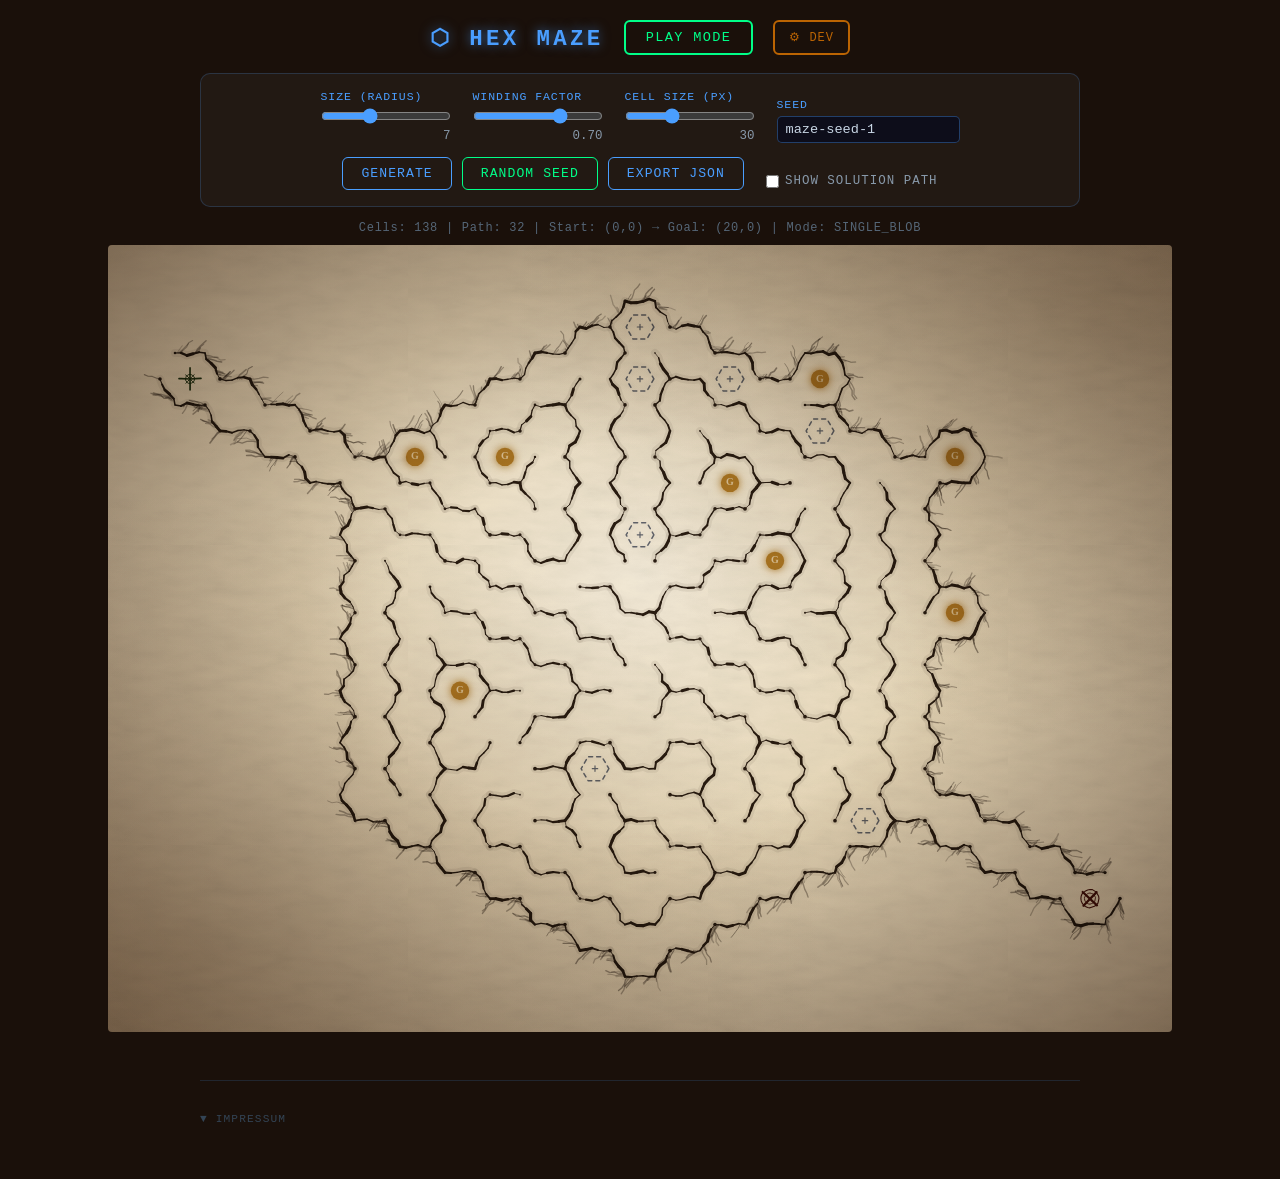
==== commit d324346f: "Numerous graphical enhancements" ====
--- a/index.html
+++ b/index.html
@@ -8,7 +8,7 @@
     *, *::before, *::after { box-sizing: border-box; margin: 0; padding: 0; }
 
     body {
-      background: #0d0d1a;
+      background: #1a100a;
       color: #c8d6e5;
       font-family: 'Courier New', monospace;
       display: flex;
@@ -110,23 +110,41 @@
     }
     #play-bar.visible { display: flex; flex-wrap: wrap; justify-content: center; }
 
-    /* ── Canvas wrapper ── */
-    #canvas-wrap { position: relative; display: inline-block; overflow: auto; max-width: 100%; }
+    /* ── Canvas wrapper — aged parchment background ── */
+    #canvas-wrap {
+      position: relative; display: inline-block; overflow: auto; max-width: 100%;
+      /* Layered parchment: corner aging stains + edge vignette + base gradient */
+      background:
+        radial-gradient(ellipse at 7%  90%, rgba(68,38,12,0.24) 0%, transparent 46%),
+        radial-gradient(ellipse at 93%  8%, rgba(60,34,10,0.20) 0%, transparent 42%),
+        radial-gradient(ellipse at 50% 50%, transparent 34%, rgba(50,26,8,0.52) 100%),
+        radial-gradient(ellipse at 50% 42%, #f4ebd8 0%, #e8d8b8 45%, #d4c4a8 100%);
+      border-radius: 4px;
+    }
+    /* Two-layer paper texture: anisotropic fibers (horizontal grain) + large aging stains */
+    #canvas-wrap::before {
+      content: '';
+      position: absolute; inset: 0; z-index: 0; pointer-events: none;
+      background-image: url("data:image/svg+xml,%3Csvg xmlns='http://www.w3.org/2000/svg' width='300' height='300'%3E%3Cdefs%3E%3Cfilter id='fibers'%3E%3CfeTurbulence type='fractalNoise' baseFrequency='0.030 0.095' numOctaves='6' seed='3' stitchTiles='stitch'/%3E%3CfeColorMatrix type='saturate' values='0'/%3E%3C/filter%3E%3Cfilter id='stains'%3E%3CfeTurbulence type='turbulence' baseFrequency='0.018 0.024' numOctaves='4' seed='11' stitchTiles='stitch'/%3E%3CfeColorMatrix type='saturate' values='0'/%3E%3C/filter%3E%3C/defs%3E%3Crect width='100%25' height='100%25' filter='url(%23fibers)'/%3E%3Crect width='100%25' height='100%25' filter='url(%23stains)' opacity='0.42'/%3E%3C/svg%3E");
+      opacity: 0.16;
+      mix-blend-mode: multiply;
+    }
     body.play-mode #canvas-wrap { overflow: hidden; width: 100%; }
-    canvas { display: block; }
+    /* Canvas transparent so parchment shows through; multiply lets ink interact with paper grain */
+    canvas { display: block; background: transparent; position: relative; z-index: 1; mix-blend-mode: multiply; }
 
     /* ── HUD ── */
     #hud {
       display: none; position: absolute; top: 12px; left: 12px;
-      background: rgba(6,6,15,0.82); border: 1px solid rgba(0,212,255,0.25);
-      border-radius: 8px; padding: 10px 16px; pointer-events: none;
+      background: rgba(26,14,6,0.78); border: 1px solid rgba(180,140,80,0.35);
+      border-radius: 6px; padding: 10px 16px; pointer-events: none;
       font-size: 0.78rem; line-height: 1.85; letter-spacing: 0.06em;
     }
     #hud.visible { display: block; }
     .hud-row { display: flex; justify-content: space-between; gap: 18px; }
-    .hud-label { color: #4a9eff; }
-    .hud-value { color: #c8d6e5; font-weight: bold; }
-    .hud-value.gold { color: #ffd23f; }
+    .hud-label { color: #c8a060; }
+    .hud-value { color: #f4ebd8; font-weight: bold; }
+    .hud-value.gold { color: #e8b840; }
 
     @keyframes hud-flash {
       0%   { color: #ffd23f; text-shadow: 0 0 14px #ffd23f; transform: scale(1.35); }
@@ -137,8 +155,8 @@
     /* ── Controls hint ── */
     #controls-hint {
       display: none; position: absolute; bottom: 12px; right: 12px;
-      background: rgba(6,6,15,0.72); border: 1px solid rgba(74,158,255,0.15);
-      border-radius: 6px; padding: 8px 12px; font-size: 0.66rem; color: #445566;
+      background: rgba(26,14,6,0.70); border: 1px solid rgba(180,140,80,0.20);
+      border-radius: 6px; padding: 8px 12px; font-size: 0.66rem; color: #8a7055;
       line-height: 1.6; pointer-events: none;
     }
     #controls-hint.visible { display: block; }
@@ -146,7 +164,7 @@
     /* ── Shared overlay base ── */
     .game-overlay {
       display: none; position: absolute; inset: 0;
-      background: rgba(6,6,15,0.92);
+      background: rgba(20,10,4,0.93);
       backdrop-filter: blur(4px);
       flex-direction: column; align-items: center; justify-content: flex-start;
       gap: 0; padding: 10px 14px; z-index: 10; text-align: center;
@@ -338,6 +356,88 @@
       border-radius: 0 6px 6px 0;
       max-width: 420px;
       width: 100%;
+    }
+
+    /* ── Tutorial toast (atmospheric in-game hints) ── */
+    #tutorial-toast {
+      position: absolute; bottom: 72px; left: 50%; transform: translateX(-50%);
+      max-width: 400px; width: calc(100% - 40px);
+      background: rgba(8,6,22,0.93);
+      border: 1px solid rgba(180,140,80,0.38); border-left: 3px solid #c8a040;
+      color: #e0cca0;
+      font-family: 'Georgia','Times New Roman',serif; font-style: italic;
+      font-size: 0.80rem; line-height: 1.6; padding: 9px 14px;
+      border-radius: 4px; pointer-events: none; z-index: 16;
+      opacity: 0; transition: opacity 0.4s;
+    }
+    #tutorial-toast.visible { opacity: 1; }
+
+    /* ── Tutorial modal (pausing, click-to-dismiss) ── */
+    #tutorial-modal {
+      display: none; position: fixed;
+      inset: 0; z-index: 300;
+      align-items: center; justify-content: center;
+      background: rgba(4,3,12,0.72);
+      backdrop-filter: blur(2px);
+    }
+    #tutorial-modal.visible { display: flex; }
+    .tut-box {
+      background: rgba(14,10,28,0.97);
+      border: 1px solid rgba(200,160,70,0.45);
+      border-left: 4px solid #c8a040;
+      border-radius: 6px;
+      padding: 28px 32px 22px;
+      max-width: 500px; width: calc(100% - 40px);
+      text-align: center;
+      animation: tut-appear 0.22s ease-out both;
+      box-shadow: 0 8px 40px rgba(0,0,0,0.65);
+    }
+    @keyframes tut-appear {
+      from { opacity:0; transform:translateY(-14px) scale(0.97); }
+      to   { opacity:1; transform:translateY(0)      scale(1);    }
+    }
+    .tut-text {
+      font-family: 'Georgia','Times New Roman',serif;
+      font-style: italic; font-size: 1.05rem; line-height: 1.75;
+      color: #e8d8b0; margin: 0 0 18px;
+    }
+    .tut-assets {
+      display: flex; justify-content: center; gap: 22px;
+      margin: 0 0 22px; flex-wrap: wrap;
+    }
+    .tut-asset {
+      display: flex; flex-direction: column;
+      align-items: center; gap: 5px;
+    }
+    .tut-asset-icon {
+      width: 48px; height: 48px;
+      background: rgba(200,160,70,0.06);
+      border: 1px solid rgba(200,160,70,0.20);
+      border-radius: 6px;
+      display: flex; align-items: center; justify-content: center;
+      padding: 4px;
+    }
+    .tut-asset-icon svg, .tut-asset-icon img {
+      width: 100%; height: 100%; object-fit: contain;
+    }
+    .tut-asset-label {
+      font-size: 0.60rem; letter-spacing: 0.07em;
+      color: rgba(200,160,70,0.55); text-transform: uppercase;
+      font-family: monospace;
+    }
+    .tut-continue {
+      background: none;
+      border: 1px solid rgba(200,160,70,0.50);
+      color: #c8a040;
+      font-family: 'Georgia',serif; font-style: italic;
+      font-size: 0.88rem; padding: 8px 28px;
+      border-radius: 3px; cursor: pointer;
+      letter-spacing: 0.06em;
+      transition: background 0.18s, color 0.18s, border-color 0.18s;
+    }
+    .tut-continue:hover {
+      background: rgba(200,160,70,0.14); color: #e8d060;
+      border-color: rgba(200,160,70,0.80);
     }
 
     /* ── Build action hint ── */
@@ -467,6 +567,18 @@
     <!-- Placement-rejected message -->
     <div id="build-message"></div>
 
+    <!-- Atmospheric tutorial hints (minor, non-pausing) -->
+    <div id="tutorial-toast"></div>
+
+    <!-- Tutorial modal (pausing, must be dismissed) -->
+    <div id="tutorial-modal">
+      <div class="tut-box">
+        <p class="tut-text"></p>
+        <div class="tut-assets"></div>
+        <button class="tut-continue">— Understood —</button>
+      </div>
+    </div>
+
     <!-- Phase-B icon banner -->
     <div id="phase-icon-banner"></div>
 
@@ -842,7 +954,6 @@
     });
 
     // ── Boot ───────────────────────────────────────────────────────────────────
-    preloadGameSprites();
     generateAnalysis();
 
     document.addEventListener('DOMContentLoaded', () => {
--- a/panoptikum.css
+++ b/panoptikum.css
@@ -816,7 +816,7 @@
 
 #pano-view-lab {
   position: absolute; inset: 0;
-  background: radial-gradient(ellipse at 30% 60%, #0d1a0e 0%, #050a14 60%, #06060f 100%);
+  background: url('ASSETS/PANOPTICUM/Laboratory.png') left top / cover no-repeat, #06060f;
   display: none; flex-direction: column; align-items: stretch; overflow: hidden;
 }
 #pano-view-lab.active { display: flex; }
@@ -824,6 +824,7 @@
   padding: 14px 22px 10px;
   border-bottom: 1px solid rgba(74,158,255,0.15);
   display: flex; align-items: center; justify-content: space-between; flex-shrink: 0;
+  background: rgba(6,6,15,0.82); backdrop-filter: blur(5px);
 }
 #lab-header-title {
   font-family: 'Courier New', monospace;
@@ -846,9 +847,11 @@
 #lab-slots-col {
   flex: 0 0 auto; display: flex; flex-direction: column; align-items: center;
   padding: 16px 20px 20px; border-right: 1px solid rgba(0,255,136,0.10); min-width: 320px;
+  background: rgba(6,6,15,0.80); backdrop-filter: blur(5px);
 }
 #lab-inv-col {
   flex: 1 1 0; display: flex; flex-direction: column; padding: 16px 18px 20px; overflow: hidden;
+  background: rgba(6,6,15,0.80); backdrop-filter: blur(5px);
 }
 .lab-col-title {
   font-family: 'Courier New', monospace;
@@ -915,61 +918,66 @@
 
 #pano-view-equip {
   position: absolute; inset: 0;
-  background: radial-gradient(ellipse at 70% 40%, #0e0d1a 0%, #060611 60%, #06060f 100%);
-  display: none; flex-direction: column; align-items: stretch; overflow: hidden;
-}
-#pano-view-equip.active { display: flex; }
-#equip-header {
-  padding: 14px 22px 10px;
-  border-bottom: 1px solid rgba(255,160,80,0.18);
-  display: flex; align-items: center; gap: 18px; flex-shrink: 0;
-}
-#equip-header-title {
-  font-family: 'Courier New', monospace; font-size: 0.78rem;
-  letter-spacing: 0.18em; text-transform: uppercase; color: #ffb060;
-}
-#equip-header-sub { font-size: 0.68rem; color: #7a8a9a; }
-#equip-content-row { flex: 1; display: flex; flex-direction: row; gap: 0; overflow: hidden; }
-#equip-slots-col {
-  width: 260px; min-width: 200px; padding: 20px 16px;
-  border-right: 1px solid rgba(255,160,80,0.12);
-  display: flex; flex-direction: column; gap: 10px; overflow-y: auto;
-}
-#equip-figure-col {
-  flex: 0 0 180px; display: flex; align-items: flex-end; justify-content: center;
-  padding: 10px 0; overflow: hidden;
-}
-#equip-antiquarian-img {
-  max-height: 94%; object-fit: contain;
-  filter: drop-shadow(0 0 20px rgba(255,160,80,0.22));
-}
-#equip-inv-col {
-  flex: 1; padding: 16px; display: flex; flex-direction: column; gap: 10px; overflow: hidden;
+  background: url('ASSETS/PANOPTICUM/Loadout.png') left top / cover no-repeat, #06060f;
+  display: none; overflow: hidden;
+}
+#pano-view-equip.active { display: block; }
+
+/* Photo-slot overlay — absolutely positioned over the copper frames in the image */
+#equip-slot-overlay { position: absolute; inset: 0; pointer-events: none; }
+
+.equip-photo-slot {
+  position: absolute; pointer-events: all; cursor: grab;
+  display: flex; flex-direction: column; align-items: center; justify-content: flex-start;
+  padding: 3px 4px; box-sizing: border-box;
+  border: 2px solid transparent; border-radius: 4px;
+  transition: border-color 0.15s, background 0.15s;
+}
+.equip-photo-slot.drag-over {
+  border-color: rgba(220,170,80,0.80); background: rgba(200,150,60,0.14);
+}
+.equip-photo-slot.occupied { border-color: rgba(220,170,80,0.22); }
+
+.equip-slot-label {
+  font-family: 'Courier New', monospace;
+  font-size: 0.46rem; letter-spacing: 0.10em; text-transform: uppercase;
+  color: rgba(200,160,80,0.60); text-shadow: 0 1px 3px rgba(0,0,0,0.95);
+  pointer-events: none; white-space: nowrap; flex-shrink: 0;
+}
+.equip-slot-inner {
+  flex: 1; width: 100%;
+  display: flex; flex-direction: column; align-items: center; justify-content: center;
+  gap: 3px;
+}
+.equip-slot-img {
+  max-width: 68%; max-height: 58%;
+  object-fit: contain; pointer-events: none;
+  filter: drop-shadow(0 2px 10px rgba(0,0,0,0.90));
+}
+.equip-slot-name {
+  font-family: 'Courier New', monospace; font-size: 0.52rem;
+  color: #c8d6e5; text-shadow: 0 1px 3px rgba(0,0,0,0.95);
+  pointer-events: none; white-space: nowrap;
+  overflow: hidden; text-overflow: ellipsis; max-width: 90%;
+}
+.equip-slot-empty { display: none; }
+
+/* Floating inventory panel — right side */
+#equip-inv-panel {
+  position: absolute;
+  right: 2%; top: 5%; bottom: 4%; width: 34%;
+  background: rgba(8,6,20,0.84); backdrop-filter: blur(7px);
+  border: 1px solid rgba(255,160,80,0.22); border-radius: 8px;
+  padding: 14px 12px;
+  display: flex; flex-direction: column; gap: 10px; overflow: hidden;
 }
 #equip-inv-grid {
-  flex: 1; display: flex; flex-direction: column; gap: 6px; overflow-y: auto; padding-right: 4px;
+  flex: 1; display: flex; flex-direction: column;
+  gap: 6px; overflow-y: auto; padding-right: 4px;
 }
 #equip-inv-grid::-webkit-scrollbar { width: 3px; }
 #equip-inv-grid::-webkit-scrollbar-thumb { background: rgba(255,160,80,0.20); border-radius: 2px; }
-.equip-slots-grid { display: flex; flex-direction: column; gap: 8px; }
-.equip-slot {
-  border: 1px solid rgba(255,160,80,0.25); border-radius: 8px;
-  padding: 8px 10px; cursor: grab;
-  transition: border-color 0.15s, background 0.15s;
-  display: flex; flex-direction: column; gap: 4px; min-height: 60px;
-}
-.equip-slot.drag-over {
-  border-color: rgba(255,180,80,0.80); background: rgba(255,160,80,0.10);
-}
-.equip-slot.occupied { border-color: rgba(255,160,80,0.50); background: rgba(255,160,80,0.06); }
-.equip-slot-label {
-  font-size: 0.58rem; letter-spacing: 0.12em; text-transform: uppercase;
-  color: #ffb060; opacity: 0.7;
-}
-.equip-slot-inner { display: flex; align-items: center; gap: 8px; flex: 1; }
-.equip-slot-img { width: 36px; height: 36px; object-fit: contain; }
-.equip-slot-name { font-size: 0.70rem; color: #c8d6e5; }
-.equip-slot-empty { font-size: 0.65rem; color: #3a4a5a; font-style: italic; }
+
 .inv-card-slot-tag {
   font-size: 0.58rem; color: #ffb060; opacity: 0.75;
   background: rgba(255,160,80,0.08); border-radius: 4px; padding: 1px 5px;
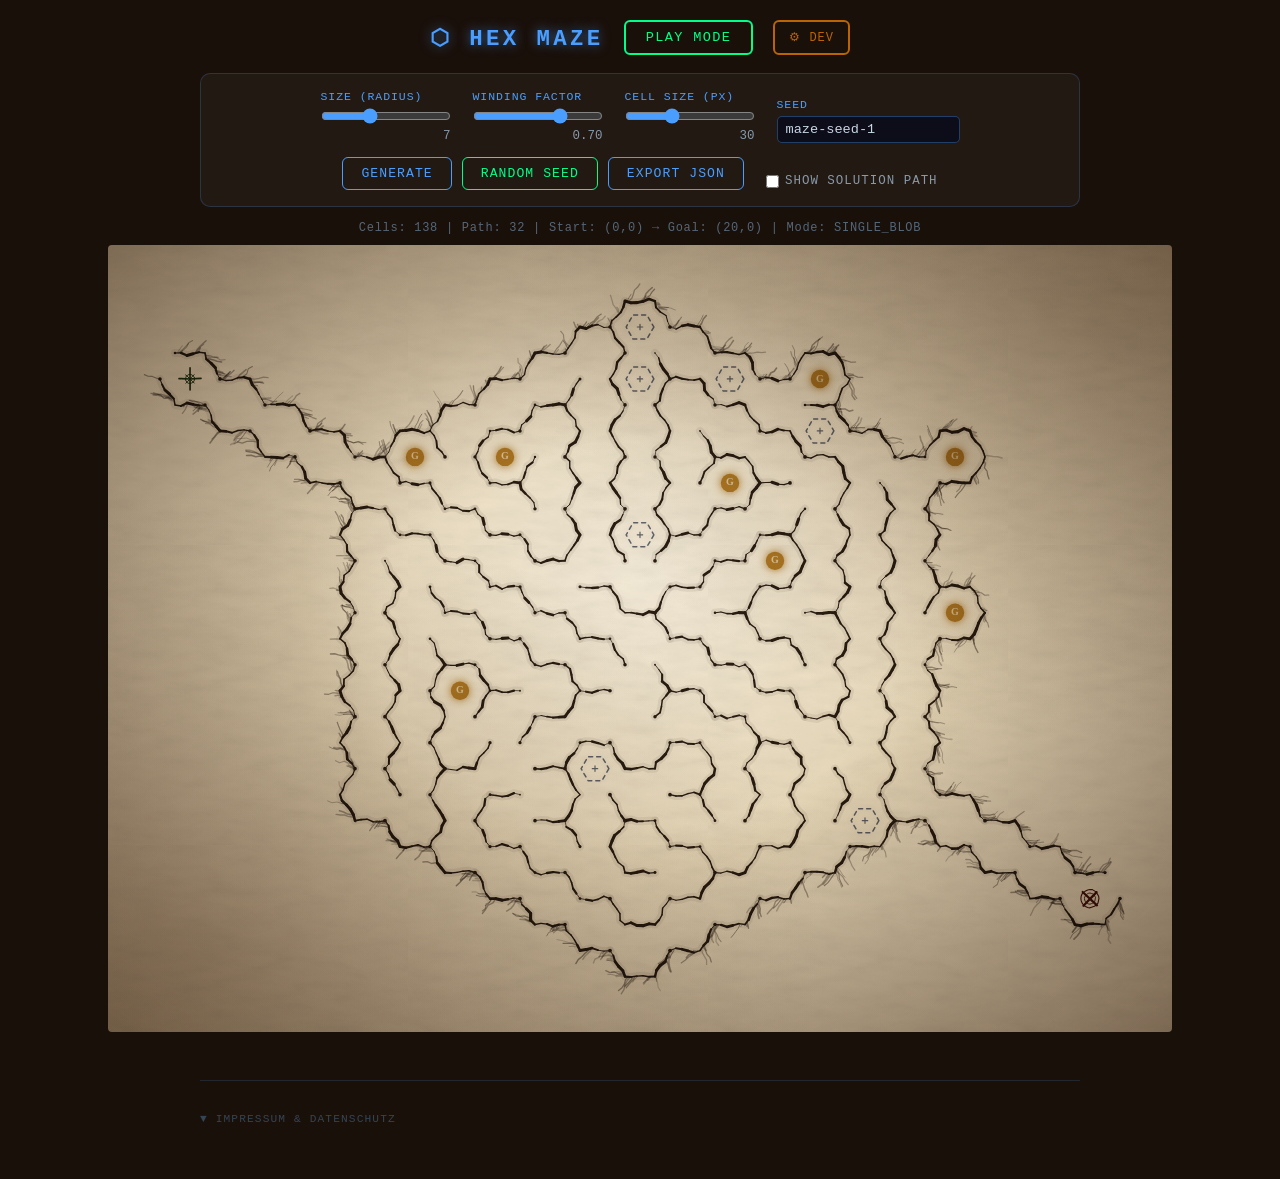
==== commit af6d095a: "Nur Laufzeitdateien veröffentlichen, Inline-Skript auslagern, Datenschutz Der Build kopiert index.ht" ====
--- a/index.html
+++ b/index.html
@@ -728,248 +728,13 @@
   <script src="panoptikum-collection.js"></script>
   <script src="panoptikum-ui.js"></script>
   <script src="game-loop.js"></script>
-  <script>
-    // ── State ──────────────────────────────────────────────────────────────────
-    const canvas = document.getElementById('maze-canvas');
-    let analysisGrid     = null;
-    let analysisRenderer = null;
-    let gameLoop         = null;
-    let currentMode      = 'analysis';
-
-    const expeditionMaps = new ExpeditionMaps();
-    const panoptikum     = new PanoptikumHub(expeditionMaps);
-
-    // ── Expedition flow helpers ────────────────────────────────────────────────
-    function startExpeditionFlow(zone) {
-      panoptikum.enterPlayMode();
-      enterPlayMode({
-        expedition: zone,
-        onComplete: score => {
-          enterAnalysisMode();
-          expeditionMaps.onExpeditionComplete(zone.id, score);
-          panoptikum.syncScore();
-          panoptikum.showViewB(startExpeditionFlow);
-        },
-        onAbort: penaltyScore => {
-          enterAnalysisMode();
-          expeditionMaps.onExpeditionAborted(zone.id, penaltyScore);
-          panoptikum.syncScore();
-          panoptikum.showViewB(startExpeditionFlow);
-        },
-      });
-    }
-
-    // ── Analysis Mode ──────────────────────────────────────────────────────────
-    function getAnalysisParams() {
-      return {
-        radius:        parseInt(document.getElementById('radius').value, 10),
-        windingFactor: parseFloat(document.getElementById('winding').value),
-        seed:          document.getElementById('seed').value || 'maze',
-        cellSize:      parseInt(document.getElementById('cellsize').value, 10),
-        showPath:      document.getElementById('show-path').checked,
-      };
-    }
-
-    function generateAnalysis() {
-      const p   = getAnalysisParams();
-      const gen = new HexGridGenerator({
-        radius: p.radius, windingFactor: p.windingFactor, seed: p.seed,
-        offsetQ: 0, topologyMode: 'SINGLE_BLOB',
-      });
-      analysisGrid = gen.generate();
-
-      // Analysis renderer: fog disabled so everything is fully visible
-      analysisRenderer = new HexRenderer(canvas, {
-        cellSize: p.cellSize, showPath: p.showPath, fogMode: false,
-      });
-      const path = analysisGrid.findPath(analysisGrid.startCell.key, analysisGrid.goalCell.key);
-      analysisRenderer.setPath(path);
-      analysisRenderer.render(analysisGrid);
-
-      const s = analysisGrid.startCell, g = analysisGrid.goalCell;
-      document.getElementById('stats').textContent =
-        `Cells: ${analysisGrid.cells.size}  |  Path: ${path.length}  |  ` +
-        `Start: (${s.q},${s.r})  →  Goal: (${g.q},${g.r})  |  ` +
-        `Mode: ${analysisGrid.topologyMode}`;
-    }
-
-    // ── Mode switching ─────────────────────────────────────────────────────────
-    function enterPlayMode(config = {}) {
-      currentMode = 'play';
-      document.body.classList.add('play-mode');
-      document.getElementById('btn-mode').textContent = 'Analysis Mode';
-      document.getElementById('btn-mode').classList.add('active');
-      document.getElementById('controls').style.display = 'none';
-      document.getElementById('stats').style.display    = 'none';
-      document.getElementById('play-bar').classList.add('visible');
-      document.getElementById('hud').classList.add('visible');
-      document.getElementById('controls-hint').classList.add('visible');
-
-      gameLoop = new GameLoop(canvas);
-      gameLoop.setShowMovementAssist(document.getElementById('show-assist').checked);
-
-      if (config.tutorial) {
-        gameLoop.startTutorial(config.onComplete);
-      } else if (config.expedition) {
-        gameLoop.startExpedition(config.expedition, config.onComplete, config.onAbort);
-      } else {
-        gameLoop.start();
-      }
-    }
-
-    function enterAnalysisMode() {
-      currentMode = 'analysis';
-      document.body.classList.remove('play-mode');
-      document.getElementById('btn-mode').textContent = 'Play Mode';
-      document.getElementById('btn-mode').classList.remove('active');
-      document.getElementById('controls').style.display = '';
-      document.getElementById('stats').style.display    = '';
-      document.getElementById('play-bar').classList.remove('visible');
-      document.getElementById('hud').classList.remove('visible');
-      document.getElementById('controls-hint').classList.remove('visible');
-
-      // Hide any lingering overlays
-      document.getElementById('pre-run-overlay').style.display  = 'none';
-      document.getElementById('post-run-overlay').style.display = 'none';
-      document.getElementById('build-panel').style.display      = 'none';
-      document.getElementById('phase-timer').style.display      = 'none';
-
-      if (gameLoop) { gameLoop.stop(); gameLoop = null; }
-      generateAnalysis();
-    }
-
-    // ── Event wiring ───────────────────────────────────────────────────────────
-    document.getElementById('btn-mode').addEventListener('click', () => {
-      if (currentMode === 'analysis') {
-        const tutorialDone    = !!localStorage.getItem('hexmaze_tutorial_done');
-        const panoptikumShown = !!localStorage.getItem('hexmaze_panoptikum_restored');
-        if (!tutorialDone) {
-          // First time: run tutorial, then show dirty panoptikum transition
-          enterPlayMode({
-            tutorial: true,
-            onComplete: () => {
-              localStorage.setItem('hexmaze_tutorial_done', '1');
-              enterAnalysisMode();
-              panoptikum.showTransition(() => panoptikum.showHub(startExpeditionFlow));
-            },
-          });
-        } else if (!panoptikumShown) {
-          // Tutorial done but transition not yet claimed (e.g. page reload mid-transition)
-          panoptikum.showTransition(() => panoptikum.showHub(startExpeditionFlow));
-        } else {
-          // Fully set up: go straight to hub
-          panoptikum.showHub(startExpeditionFlow);
-        }
-      } else {
-        enterAnalysisMode();
-      }
-    });
-
-    ['radius','winding','cellsize'].forEach(id => {
-      const el  = document.getElementById(id);
-      const lbl = document.getElementById(id + '-val');
-      el.addEventListener('input', () => {
-        lbl.textContent = id === 'winding' ? parseFloat(el.value).toFixed(2) : el.value;
-      });
-    });
-
-    document.getElementById('btn-generate').addEventListener('click', generateAnalysis);
-    document.getElementById('btn-random').addEventListener('click', () => {
-      document.getElementById('seed').value = Math.random().toString(36).slice(2, 10);
-      generateAnalysis();
-    });
-    document.getElementById('show-path').addEventListener('change', () => {
-      if (!analysisGrid || !analysisRenderer) return;
-      analysisRenderer.showPath = document.getElementById('show-path').checked;
-      analysisRenderer.render(analysisGrid);
-    });
-    document.getElementById('btn-export').addEventListener('click', () => {
-      if (!analysisGrid) return;
-      const data = JSON.stringify(analysisGrid.toJSON(), null, 2);
-      const blob = new Blob([data], { type: 'application/json' });
-      const a    = Object.assign(document.createElement('a'), {
-        href: URL.createObjectURL(blob),
-        download: `maze-${analysisGrid.seed}-r${analysisGrid.radius}.json`,
-      });
-      a.click(); URL.revokeObjectURL(a.href);
-    });
-    document.getElementById('show-assist').addEventListener('change', e => {
-      if (gameLoop) gameLoop.setShowMovementAssist(e.target.checked);
-    });
-
-    // ── Dev Mode ──────────────────────────────────────────────────────────────
-    document.getElementById('btn-dev-mode').addEventListener('click', () => {
-      if (!panoptikum || !panoptikum._collection) {
-        alert('Panoptikum not initialised yet — click Play Mode first.');
-        return;
-      }
-      const col = panoptikum._collection;
-
-      // localStorage flags — skip tutorial & transition
-      localStorage.setItem('hexmaze_tutorial_done', '1');
-      localStorage.setItem('hexmaze_panoptikum_restored', '1');
-
-      // Gold
-      col.state.panoptikumGold = 999999;
-
-      // Lab: purchased + max research + unlock all audience insight tiers
-      col.labState.purchased = true;
-      col.labState.research  = 999999;
-      if (!col.labState.audienceInsight) col.labState.audienceInsight = {};
-      for (let t = 1; t <= 10; t++) col.labState.audienceInsight[t] = true;
-      if (!col.labState.unlockedKnowledge) col.labState.unlockedKnowledge = {};
-
-      // Market: mark all upgrades as purchased
-      const allUpgradeIds = (PanoptikumCollection.MARKET_UPGRADES || []).map(u => u.id);
-      for (const id of allUpgradeIds) col.marketState.upgrades[id] = true;
-      // stockroomI expands slots to 3
-      if (!col.marketState.slots[2]) col.marketState.slots[2] = null;
-
-      // Expedition maps: unlock all 60 zones (d1z01–d5z12) in persisted state
-      const allZoneIds = [
-        'd1z01','d1z02','d1z03','d1z04','d1z05','d1z06','d1z07','d1z08','d1z09','d1z10','d1z11','d1z12',
-        'd2z01','d2z02','d2z03','d2z04','d2z05','d2z06','d2z07','d2z08','d2z09','d2z10','d2z11','d2z12',
-        'd3z01','d3z02','d3z03','d3z04','d3z05','d3z06','d3z07','d3z08','d3z09','d3z10','d3z11','d3z12',
-        'd4z01','d4z02','d4z03','d4z04','d4z05','d4z06','d4z07','d4z08','d4z09','d4z10','d4z11','d4z12',
-        'd5z01','d5z02','d5z03','d5z04','d5z05','d5z06','d5z07','d5z08','d5z09','d5z10','d5z11','d5z12',
-      ];
-      expeditionMaps._state.availableIds = [...allZoneIds];
-      expeditionMaps._state.completedIds = [...allZoneIds];
-      expeditionMaps._saveState();
-      // Apply state to zone objects and derive MACRO_DEPTHS statuses
-      expeditionMaps._applyState();
-      // Rebuild both SVGs so the new statuses are reflected immediately
-      expeditionMaps._buildMacroSVG();
-      expeditionMaps._rebuildMicroSVG();
-
-      // Persist
-      col._save();
-      col._saveLab();
-      col._saveMarket();
-      if (typeof StatsManager !== 'undefined') StatsManager.recalculateAll();
-
-      // Switch to hub
-      if (currentMode !== 'analysis') enterAnalysisMode();
-      panoptikum.showHub(startExpeditionFlow);
-    });
-
-    // ── Boot ───────────────────────────────────────────────────────────────────
-    generateAnalysis();
-
-    document.addEventListener('DOMContentLoaded', () => {
-      document.getElementById('impressum-toggle').addEventListener('click', () => {
-        const body = document.getElementById('impressum-body');
-        const open = body.classList.toggle('open');
-        document.getElementById('impressum-toggle').textContent = open ? '▲ Impressum' : '▼ Impressum';
-      });
-    });
-  </script>
+  <script src="main.js"></script>
 
   <footer id="impressum">
-    <button id="impressum-toggle">▼ Impressum</button>
+    <button id="impressum-toggle">▼ Impressum &amp; Datenschutz</button>
     <div id="impressum-body">
 
-      <h2>Angaben gemäß § 5 TMG</h2>
+      <h2>Angaben gemäß § 5 DDG</h2>
       <p>
         Till Albert<br>
         Marienkirchhof 6<br>
@@ -982,9 +747,8 @@
 
       <h2>Hinweis zur Streitschlichtung</h2>
       <p>
-        Die Europäische Kommission stellt eine Plattform zur Online-Streitbeilegung (OS) bereit:
-        <a href="https://ec.europa.eu/consumers/odr" target="_blank" rel="noopener noreferrer">https://ec.europa.eu/consumers/odr</a>.<br>
         Zur Teilnahme an einem Streitbeilegungsverfahren vor einer Verbraucherschlichtungsstelle sind wir nicht verpflichtet und nicht bereit.
+        Die frühere Online-Streitbeilegungsplattform der Europäischen Kommission wurde zum 20. Juli 2025 eingestellt; ein Verweis darauf entfällt daher.
       </p>
 
       <h2>Schutz vor automatisierten Abmahnungen und Rechtsmissbrauch</h2>
@@ -1000,6 +764,24 @@
       <p>
         <strong>Urheberrecht:</strong> Diese Website ist ein privates, nicht-kommerzielles Freizeitprojekt. Alle eigenen Inhalte sind urheberrechtlich geschützt. Verwendungen von Inhalten bedürfen der schriftlichen Zustimmung des Betreibers.
       </p>
+
+      <h2>Datenschutzerklärung</h2>
+      <p>
+        <strong>Verantwortlicher</strong> im Sinne der Datenschutz-Grundverordnung (DSGVO) ist die oben genannte Person; Kontakt für Datenschutzanliegen: <a href="mailto:mail@tillalbert.de">mail@tillalbert.de</a>.
+      </p>
+      <p>
+        <strong>Das Wichtigste vorweg:</strong> Das Spiel läuft vollständig in Ihrem Browser. Es werden keine Spieldaten übertragen, keine Cookies gesetzt, kein Tracking betrieben und keine Inhalte von fremden Servern nachgeladen.
+      </p>
+      <p>
+        <strong>Hosting:</strong> Diese Website wird bei der Netlify, Inc., 512 2nd Street, Suite 200, San Francisco, CA 94107, USA gehostet. Beim Aufruf verarbeitet Netlify technisch notwendige Verbindungsdaten in Server-Logfiles (insbesondere IP-Adresse, Zeitpunkt, abgerufene Datei, Browsertyp und Betriebssystem). Rechtsgrundlage ist Art. 6 Abs. 1 lit. f DSGVO; das berechtigte Interesse liegt in der fehlerfreien und sicheren Bereitstellung. Mit Netlify besteht ein Vertrag zur Auftragsverarbeitung nach Art. 28 DSGVO. Eine Verarbeitung in den USA ist nicht ausgeschlossen; Netlify ist unter dem EU-US Data Privacy Framework zertifiziert, ergänzend gelten die Standardvertragsklauseln der EU-Kommission. Die Logfiles werden nach den Fristen des Hosters automatisch gelöscht.
+      </p>
+      <p>
+        <strong>Speicherung auf Ihrem Gerät:</strong> Das Spiel legt im lokalen Speicher Ihres Browsers (Local Storage) Ihren Spielfortschritt ab – Sammlung, Labor, Markt, Expeditionsstand, Gesamtpunktzahl sowie welche Tutorials und Hinweise Sie bereits gesehen haben. Diese Angaben verlassen Ihr Gerät nicht. Es handelt sich nicht um Cookies; nach § 25 Abs. 2 Nr. 2 TDDG ist keine Einwilligung erforderlich. Sie können die Daten jederzeit über die Einstellungen Ihres Browsers löschen.
+      </p>
+      <p>
+        <strong>Ihre Rechte:</strong> Auskunft (Art. 15 DSGVO), Berichtigung (Art. 16), Löschung (Art. 17), Einschränkung der Verarbeitung (Art. 18), Datenübertragbarkeit (Art. 20) und Widerspruch (Art. 21). Eine formlose E-Mail genügt. Zudem besteht ein Beschwerderecht bei einer Aufsichtsbehörde; zuständig ist das Unabhängige Landeszentrum für Datenschutz Schleswig-Holstein (ULD), Holstenstraße 98, 24103 Kiel. Eine automatisierte Entscheidungsfindung einschließlich Profiling findet nicht statt.
+      </p>
+      <p>Stand: Oktober 2026</p>
 
     </div>
   </footer>
